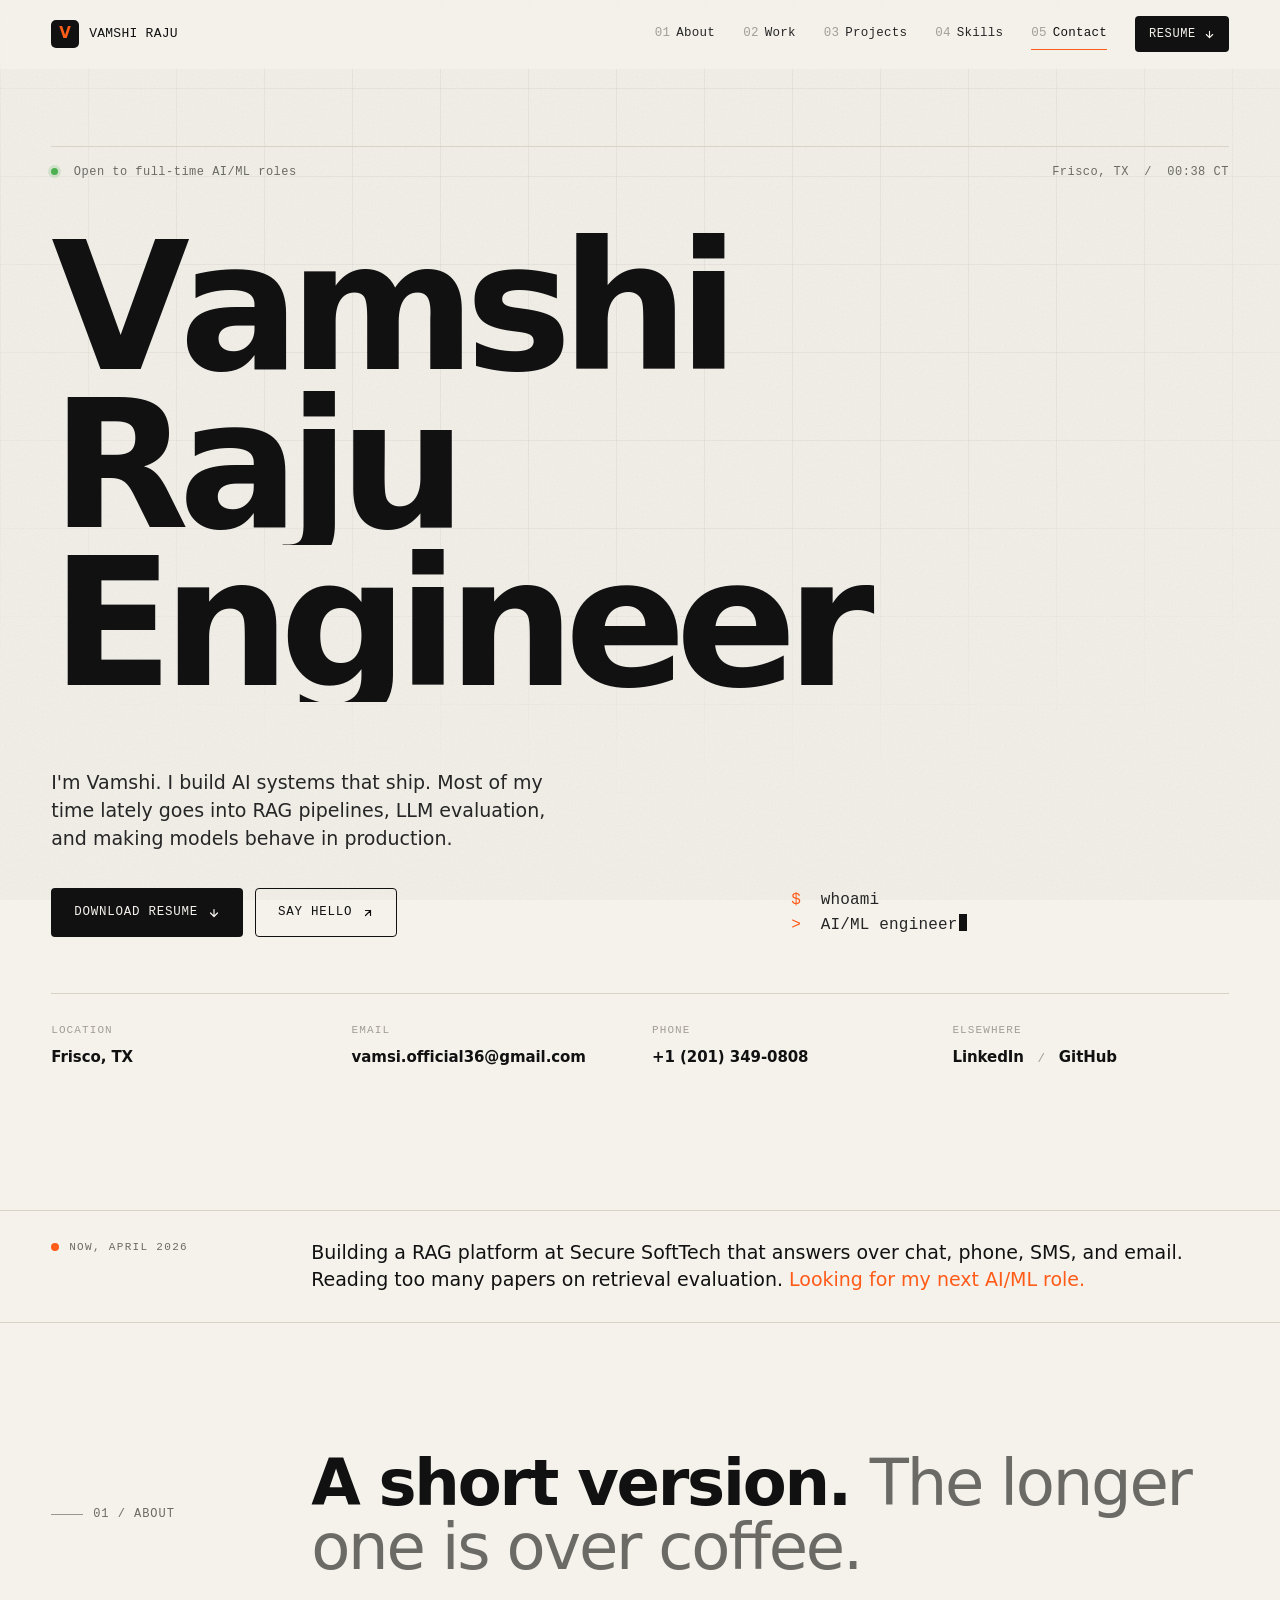
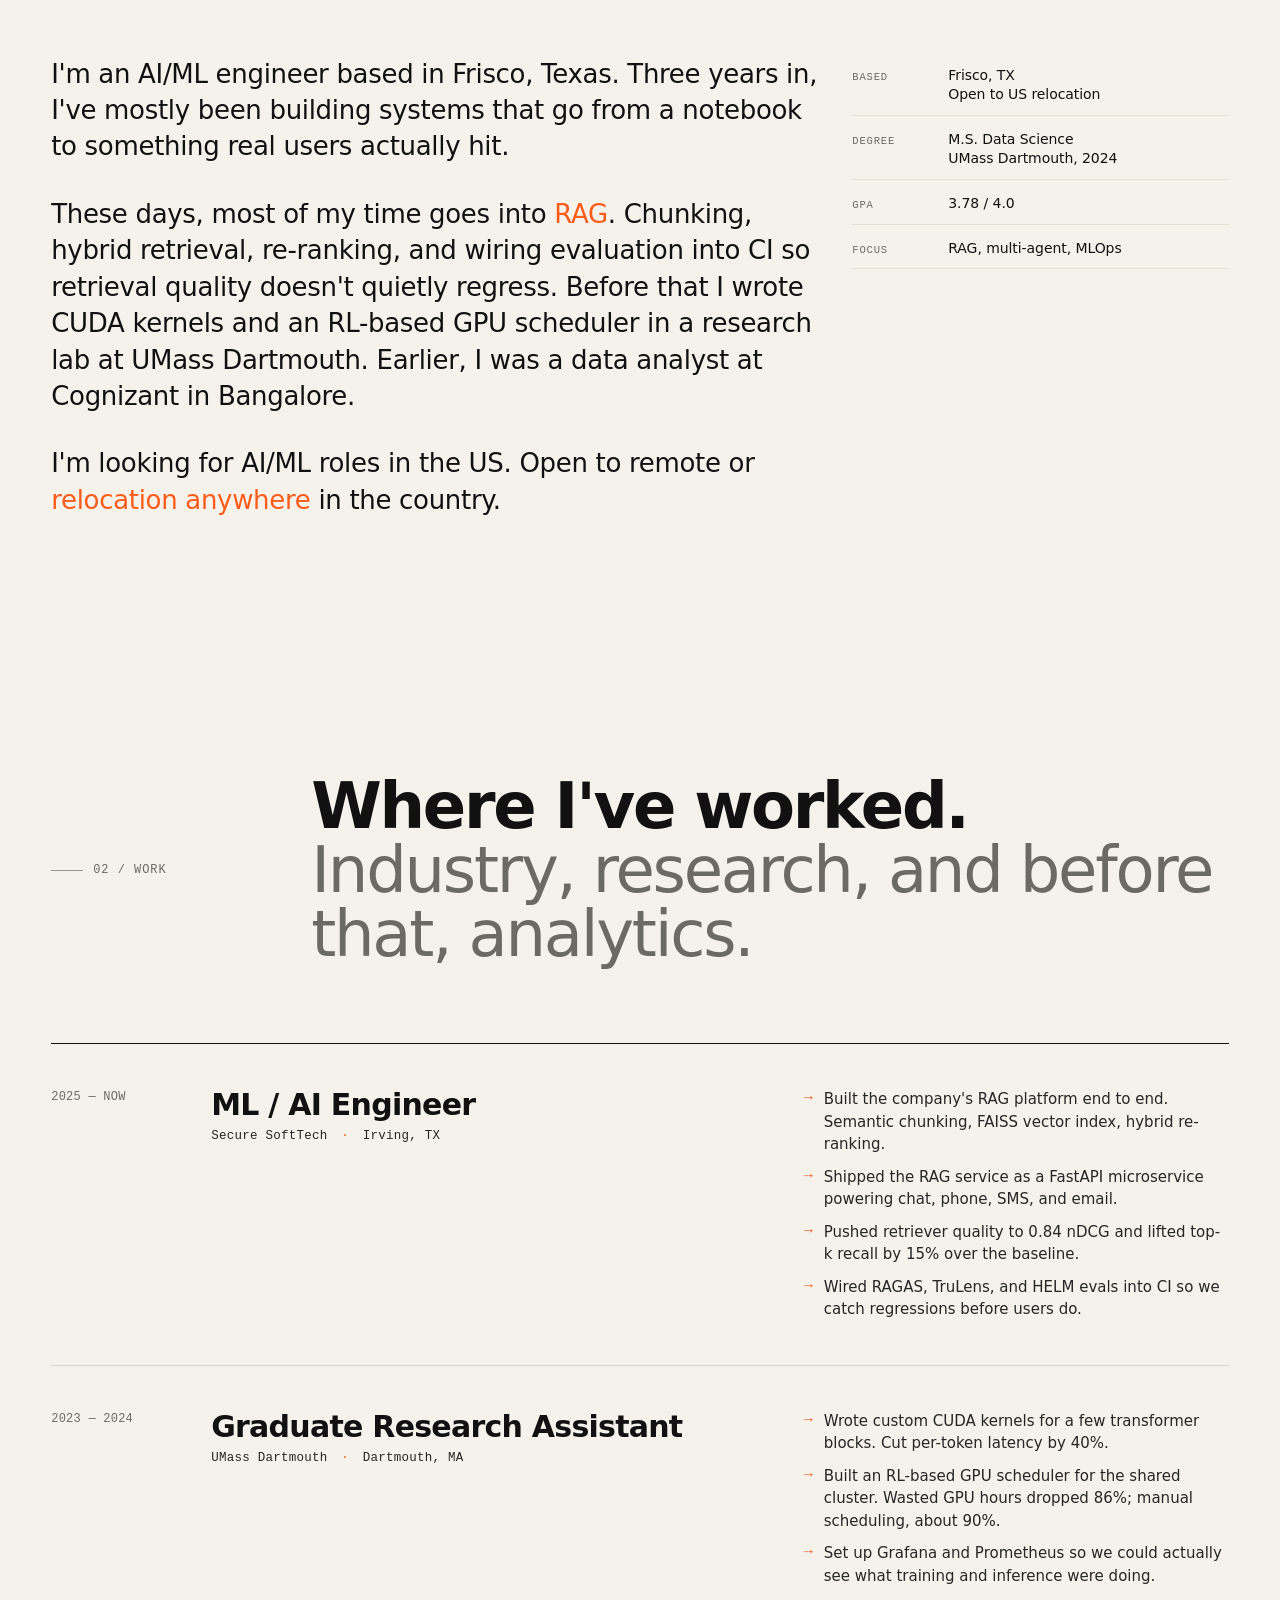
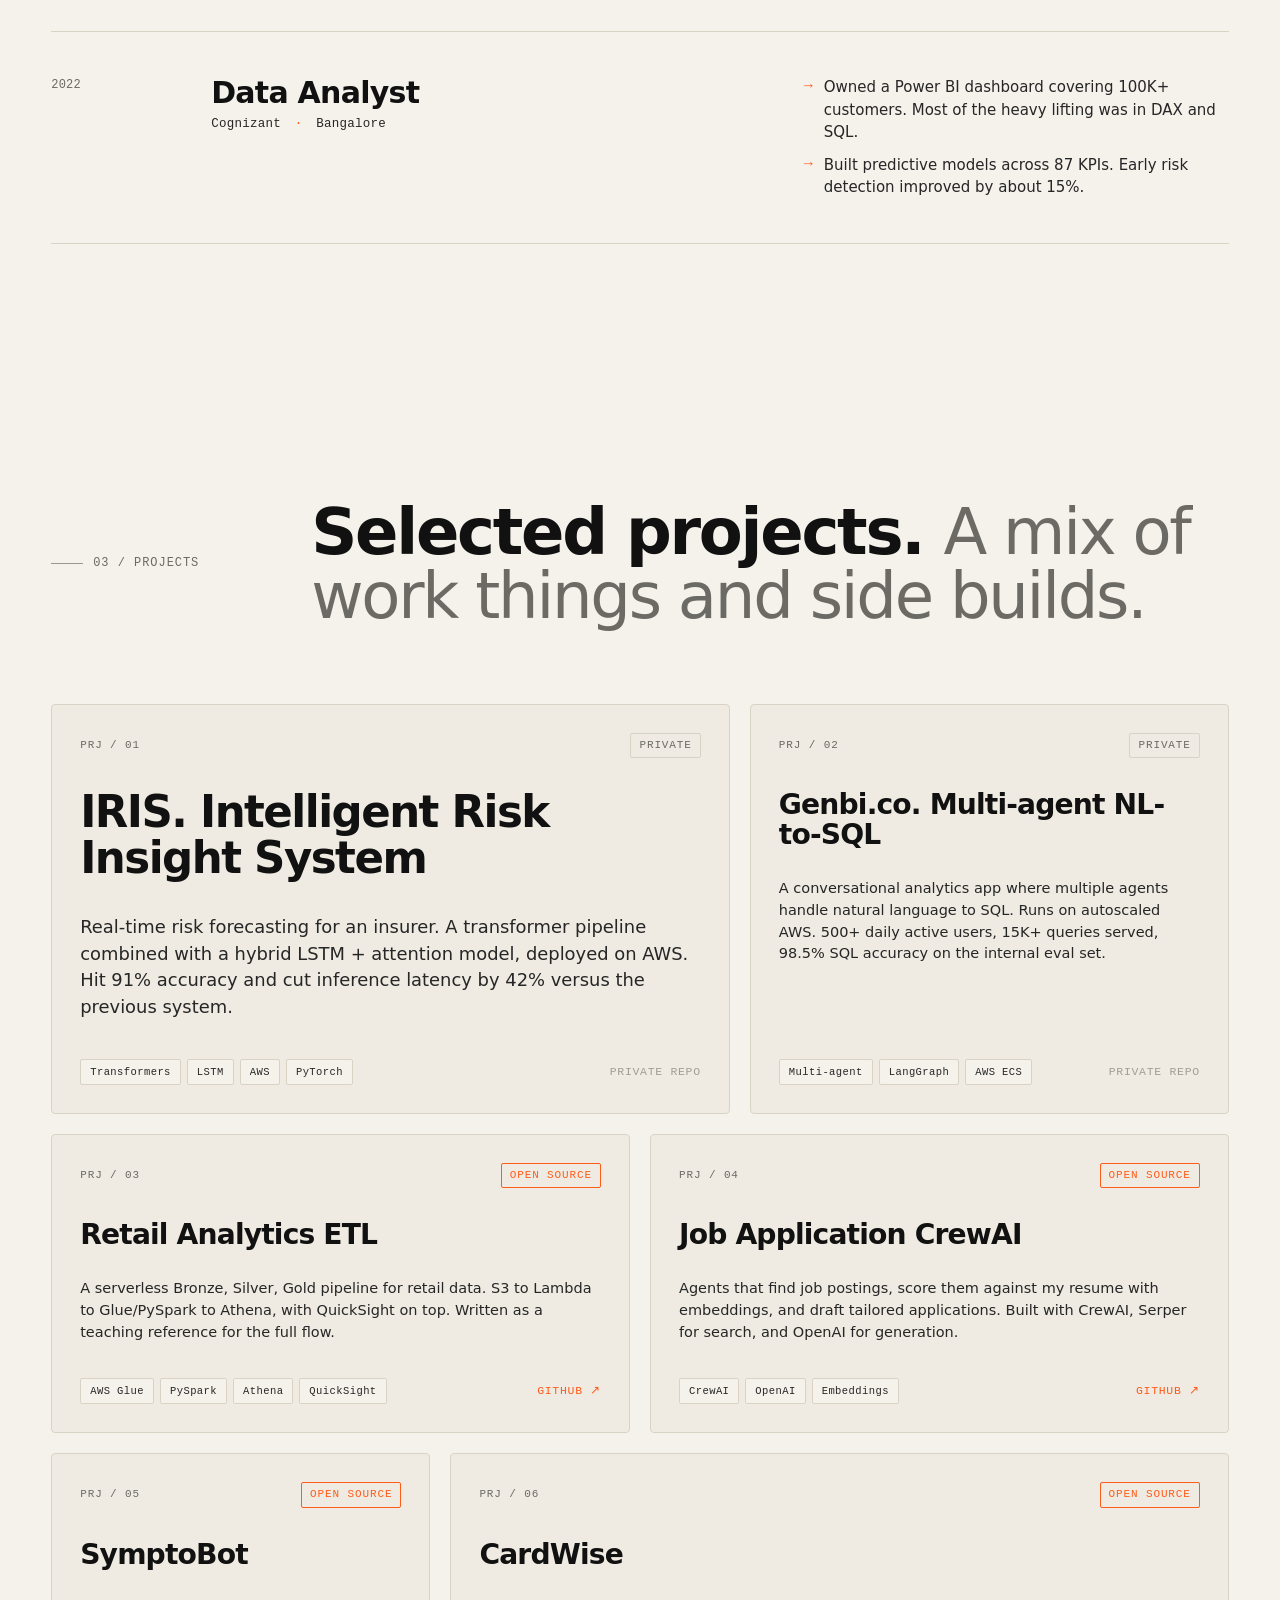
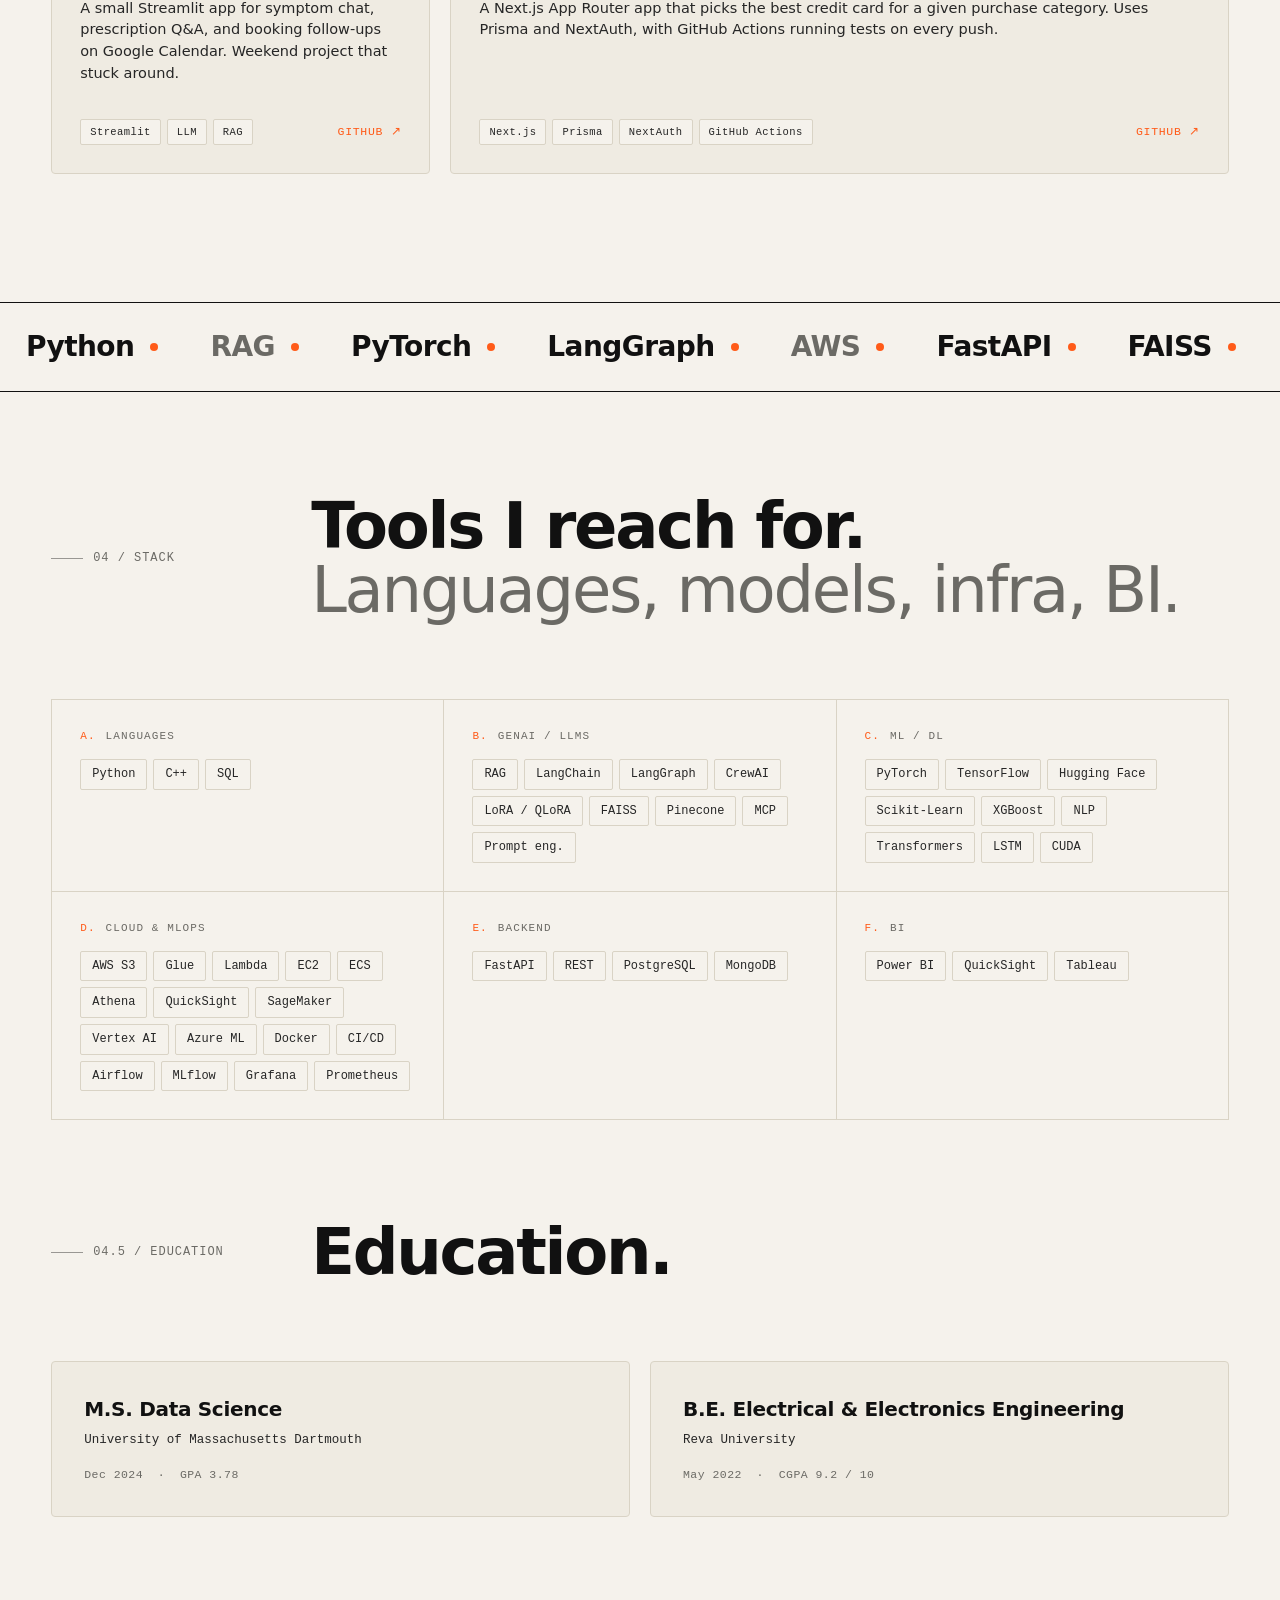
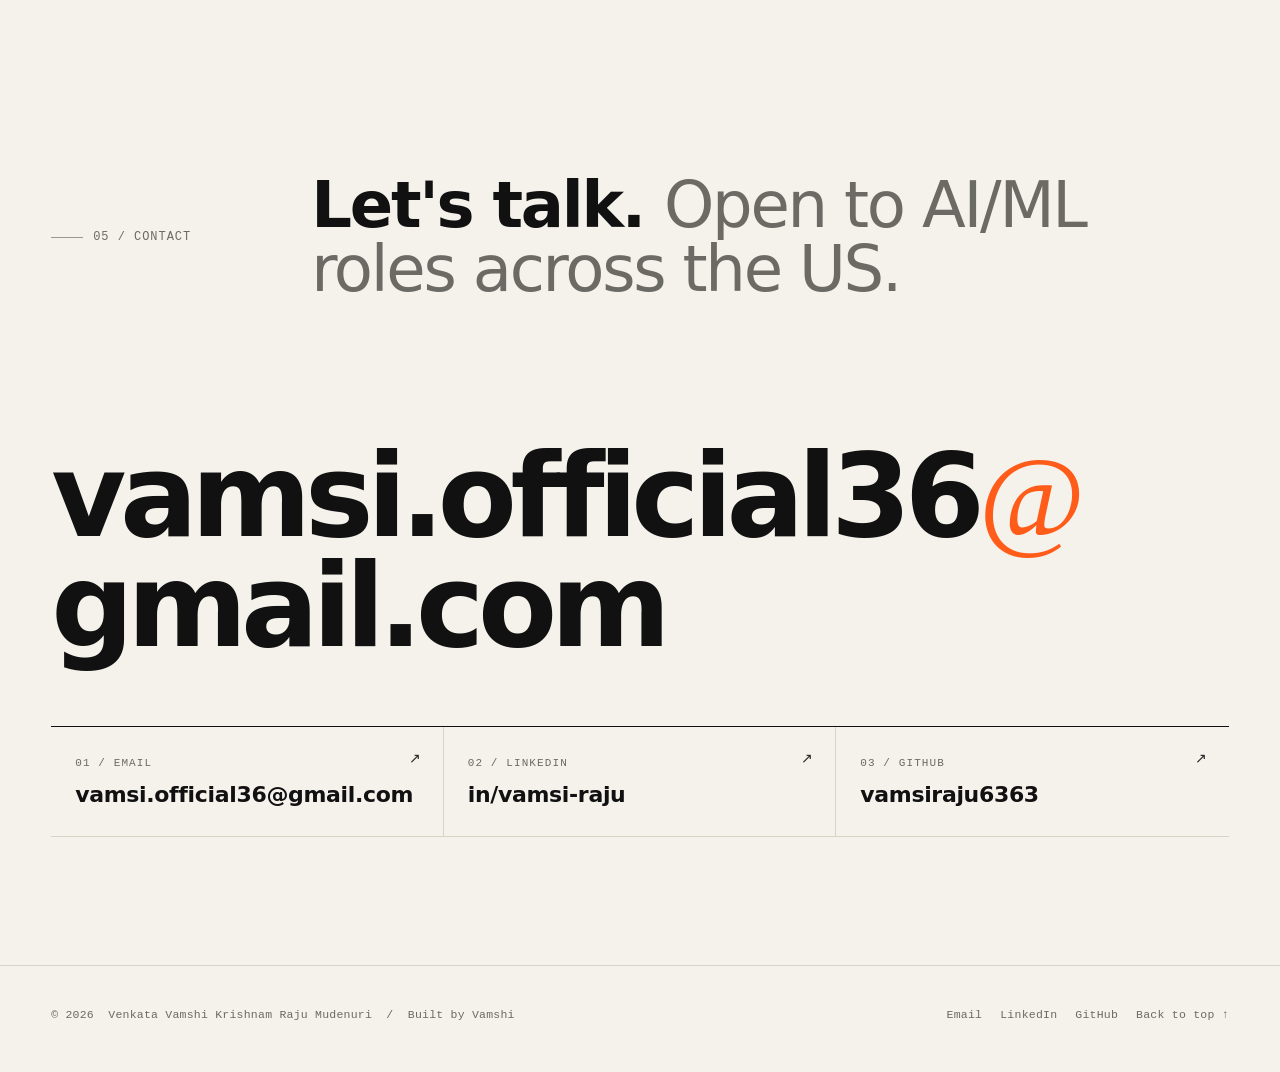
==== index.html @ df9dfe9a "Initial portfolio site" ====
<!doctype html>
<html lang="en">
  <head>
    <meta charset="utf-8" />
    <meta name="viewport" content="width=device-width, initial-scale=1" />
    <title>Vamsi's Portfolio</title>
    <meta
      name="description"
      content="Vamsi's Portfolio. AI/ML engineer working on RAG systems, multi-agent apps, and MLOps on AWS. Based in Frisco, TX."
    />
    <meta name="theme-color" content="#F5F2EC" />
    <meta property="og:title" content="Vamsi's Portfolio" />
    <meta
      property="og:description"
      content="AI/ML engineer. 3+ years building RAG systems, multi-agent apps, and MLOps on AWS."
    />

    <link rel="preconnect" href="https://api.fontshare.com" crossorigin />
    <link
      href="https://api.fontshare.com/v2/css?f[]=satoshi@500,700,900,400&f[]=general-sans@400,500,600&f[]=jetbrains-mono@400,500&display=swap"
      rel="stylesheet"
    />

    <link rel="icon" href="data:image/svg+xml;utf8,<svg xmlns='http://www.w3.org/2000/svg' viewBox='0 0 32 32'><rect width='32' height='32' rx='6' fill='%23111111'/><text x='50%25' y='57%25' text-anchor='middle' font-family='Satoshi,Inter,system-ui' font-size='18' font-weight='900' fill='%23FF5B19' dominant-baseline='middle'>V</text></svg>" />

    <style>
      /* ========== TOKENS ========== */
      :root {
        --bg: #f5f2ec;
        --bg-2: #efebe2;
        --line: #d9d3c5;
        --line-soft: #e5dfd1;
        --ink: #111111;
        --ink-2: #262626;
        --muted: #6b6a65;
        --faint: #a19e95;
        --accent: #ff5b19; /* electric orange */
        --accent-ink: #111111;

        --font-display: "Satoshi", "Inter", system-ui, sans-serif;
        --font-body: "General Sans", "Inter", system-ui, sans-serif;
        --font-mono: "JetBrains Mono", ui-monospace, "SF Mono", Menlo, monospace;

        --ease: cubic-bezier(0.16, 1, 0.3, 1);
        --ease-out: cubic-bezier(0.22, 1, 0.36, 1);

        --container: 1280px;
        --gutter: clamp(20px, 4vw, 64px);
      }

      /* ========== RESET ========== */
      *, *::before, *::after { box-sizing: border-box; }
      html { -webkit-text-size-adjust: 100%; scroll-behavior: smooth; }
      body {
        margin: 0;
        background: var(--bg);
        color: var(--ink);
        font-family: var(--font-body);
        font-size: 16px;
        line-height: 1.55;
        -webkit-font-smoothing: antialiased;
        -moz-osx-font-smoothing: grayscale;
        overflow-x: hidden;
      }
      a { color: inherit; text-decoration: none; }
      img { max-width: 100%; display: block; }
      ::selection { background: var(--accent); color: #fff; }
      :focus-visible { outline: 2px solid var(--accent); outline-offset: 3px; border-radius: 2px; }

      @media (prefers-reduced-motion: reduce) {
        html { scroll-behavior: auto; }
        *, *::before, *::after {
          animation-duration: 0.001ms !important;
          animation-iteration-count: 1 !important;
          transition-duration: 0.001ms !important;
        }
      }

      /* ========== BACKGROUND (grid + noise) ========== */
      .bg-grid {
        position: fixed;
        inset: 0;
        z-index: 0;
        pointer-events: none;
        background-image:
          linear-gradient(to right, rgba(17, 17, 17, 0.045) 1px, transparent 1px),
          linear-gradient(to bottom, rgba(17, 17, 17, 0.045) 1px, transparent 1px);
        background-size: 88px 88px;
        mask-image: radial-gradient(ellipse 90% 70% at 50% 30%, black 40%, transparent 85%);
        -webkit-mask-image: radial-gradient(ellipse 90% 70% at 50% 30%, black 40%, transparent 85%);
      }
      .bg-noise {
        position: fixed;
        inset: 0;
        z-index: 0;
        pointer-events: none;
        opacity: 0.35;
        mix-blend-mode: multiply;
        background-image: url("data:image/svg+xml;utf8,<svg xmlns='http://www.w3.org/2000/svg' width='200' height='200'><filter id='n'><feTurbulence type='fractalNoise' baseFrequency='0.9' numOctaves='2' stitchTiles='stitch'/><feColorMatrix values='0 0 0 0 0 0 0 0 0 0 0 0 0 0 0 0 0 0 0.12 0'/></filter><rect width='100%25' height='100%25' filter='url(%23n)'/></svg>");
      }

      /* Cursor glow (desktop only, pointer: fine) */
      .cursor-glow {
        position: fixed;
        top: 0; left: 0;
        width: 480px; height: 480px;
        margin-left: -240px; margin-top: -240px;
        border-radius: 50%;
        background: radial-gradient(circle, rgba(255, 91, 25, 0.18) 0%, rgba(255, 91, 25, 0) 60%);
        pointer-events: none;
        z-index: 1;
        transition: opacity 0.3s var(--ease);
        opacity: 0;
        will-change: transform;
      }
      @media (pointer: fine) {
        body:hover .cursor-glow { opacity: 1; }
      }
      @media (prefers-reduced-motion: reduce) {
        .cursor-glow { display: none; }
      }

      main, .nav, footer { position: relative; z-index: 2; }

      /* ========== CONTAINER / GRID ========== */
      .wrap {
        width: 100%;
        max-width: var(--container);
        margin: 0 auto;
        padding: 0 var(--gutter);
      }

      /* Editorial asymmetric grid */
      .grid-12 {
        display: grid;
        grid-template-columns: repeat(12, 1fr);
        gap: 24px;
      }
      @media (max-width: 820px) {
        .grid-12 { grid-template-columns: 1fr; gap: 20px; }
      }

      /* ========== NAV ========== */
      .nav {
        position: sticky; top: 0; z-index: 40;
        background: rgba(245, 242, 236, 0.82);
        backdrop-filter: saturate(140%) blur(10px);
        -webkit-backdrop-filter: saturate(140%) blur(10px);
        border-bottom: 1px solid transparent;
        transition: border-color 0.3s var(--ease);
      }
      .nav.is-scrolled { border-bottom-color: var(--line); }
      .nav-inner {
        display: flex; align-items: center; justify-content: space-between;
        height: 68px;
      }
      .brand {
        display: inline-flex; align-items: center; gap: 10px;
        font-family: var(--font-mono);
        font-size: 13px;
        letter-spacing: 0.02em;
      }
      .brand-mark {
        width: 28px; height: 28px;
        display: inline-grid; place-items: center;
        border-radius: 5px;
        background: var(--ink);
        color: var(--accent);
        font-family: var(--font-display);
        font-weight: 900; font-size: 15px;
      }
      .brand small { color: var(--muted); font-family: var(--font-mono); }
      .nav-links {
        display: none; align-items: center; gap: 28px;
        flex-wrap: nowrap;
      }
      @media (min-width: 860px) { .nav-links { display: inline-flex; } }
      @media (max-width: 1100px) {
        .nav-links { gap: 20px; }
      }
      .nav-links a {
        font-family: var(--font-mono);
        font-size: 12.5px;
        letter-spacing: 0.02em;
        color: var(--ink-2);
        position: relative;
        padding: 4px 0;
      }
      .nav-links a .num { color: var(--faint); margin-right: 6px; }
      .nav-links a::after {
        content: ""; position: absolute;
        left: 0; right: 100%; bottom: -2px;
        height: 1px; background: var(--accent);
        transition: right 0.35s var(--ease);
      }
      .nav-links a:hover::after,
      .nav-links a.is-active::after { right: 0; }
      .nav-links a.is-active { color: var(--ink); }
      .nav-links a.nav-cta {
        display: inline-flex; align-items: center; gap: 8px;
        padding: 9px 14px;
        background: var(--ink); color: var(--bg);
        font-family: var(--font-mono);
        font-size: 12px; letter-spacing: 0.05em; text-transform: uppercase;
        border-radius: 4px;
        white-space: nowrap;
        flex-shrink: 0;
        transition: background 0.25s var(--ease), color 0.25s var(--ease);
      }
      .nav-links a.nav-cta::after { display: none; }
      .nav-links a.nav-cta:hover { background: var(--accent); color: var(--ink); }

      .nav-menu-btn {
        display: inline-grid; place-items: center;
        width: 40px; height: 40px;
        background: transparent;
        border: 1px solid var(--line);
        border-radius: 4px;
        color: var(--ink); cursor: pointer;
      }
      @media (min-width: 860px) { .nav-menu-btn { display: none; } }
      .mobile-menu { display: none; border-top: 1px solid var(--line); padding: 12px 0 20px; }
      .mobile-menu.is-open { display: block; }
      .mobile-menu a {
        display: flex; justify-content: space-between;
        padding: 12px 0; font-family: var(--font-mono); font-size: 13px;
        border-bottom: 1px solid var(--line-soft);
        color: var(--ink);
      }
      .mobile-menu a:last-child { border-bottom: none; }
      .mobile-menu .num { color: var(--faint); }

      /* ========== SECTION CHROME ========== */
      section { padding: clamp(80px, 10vw, 140px) 0; position: relative; }
      .sec-head {
        display: grid;
        grid-template-columns: 1fr;
        gap: 20px;
        margin-bottom: clamp(40px, 6vw, 80px);
      }
      @media (min-width: 820px) {
        .sec-head { grid-template-columns: 220px 1fr; gap: 40px; }
      }
      .sec-num {
        font-family: var(--font-mono);
        font-size: 12px;
        letter-spacing: 0.08em;
        color: var(--muted);
        display: inline-flex; align-items: center; gap: 10px;
        text-transform: uppercase;
      }
      .sec-num::before {
        content: ""; width: 32px; height: 1px; background: var(--ink); opacity: 0.4;
      }
      .sec-title {
        font-family: var(--font-display);
        font-weight: 700;
        font-size: clamp(32px, 5vw, 64px);
        line-height: 1;
        letter-spacing: -0.035em;
        margin: 0;
      }
      .sec-title .alt { color: var(--muted); font-weight: 500; }

      /* ========== HERO ========== */
      .hero {
        padding-top: clamp(40px, 6vw, 80px);
        padding-bottom: clamp(40px, 6vw, 80px);
        position: relative;
      }
      .hero-top {
        display: flex; justify-content: space-between; gap: 16px;
        font-family: var(--font-mono); font-size: 12px;
        color: var(--muted); letter-spacing: 0.04em;
        padding-top: 16px; padding-bottom: 48px;
        border-top: 1px solid var(--line);
      }
      .hero-top .dot {
        display: inline-block; width: 7px; height: 7px; border-radius: 50%;
        background: #4caf50; box-shadow: 0 0 0 3px rgba(76, 175, 80, 0.18);
        margin-right: 8px; vertical-align: middle;
      }
      @media (max-width: 640px) {
        .hero-top { flex-direction: column; gap: 8px; }
      }

      h1.hero-title {
        font-family: var(--font-display);
        font-weight: 900;
        font-size: clamp(72px, 14vw, 180px);
        line-height: 0.88;
        letter-spacing: -0.06em;
        margin: 0;
        color: var(--ink);
      }
      .hero-title .line { display: block; overflow: hidden; }
      .hero-title .char {
        display: inline-block;
        transform: translateY(110%);
        opacity: 0;
        animation: charIn 0.9s var(--ease-out) forwards;
      }
      @keyframes charIn {
        to { transform: translateY(0); opacity: 1; }
      }
      @media (prefers-reduced-motion: reduce) {
        .hero-title .char {
          transform: none; opacity: 1; animation: none;
        }
      }
      .hero-title .amp {
        color: var(--accent);
        font-style: italic;
        font-family: "General Sans", serif;
        font-weight: 500;
      }

      .hero-meta {
        margin-top: clamp(32px, 5vw, 48px);
        display: grid;
        grid-template-columns: 1fr;
        gap: 28px 40px;
      }
      @media (min-width: 820px) {
        .hero-meta { grid-template-columns: 1.6fr 1fr; align-items: end; }
      }

      .typing-wrap {
        font-family: var(--font-mono);
        font-size: clamp(14px, 1.4vw, 16px);
        color: var(--ink-2);
        letter-spacing: 0.01em;
      }
      .typing-wrap .prompt { color: var(--accent); margin-right: 10px; }
      .typing-wrap .caret {
        display: inline-block;
        width: 8px; height: 1.05em;
        background: var(--ink);
        vertical-align: -2px;
        margin-left: 2px;
        animation: blink 1s steps(1) infinite;
      }
      @keyframes blink { 50% { opacity: 0; } }

      .hero-bio {
        font-family: var(--font-display);
        font-size: clamp(17px, 1.6vw, 19px);
        line-height: 1.45;
        color: var(--ink-2);
        max-width: 44ch;
        font-weight: 500;
      }

      .hero-rail {
        margin-top: clamp(36px, 5vw, 56px);
        display: grid;
        grid-template-columns: 1fr;
        gap: 12px;
        padding-top: 28px;
        border-top: 1px solid var(--line);
        font-family: var(--font-mono);
        font-size: 12.5px;
        color: var(--muted);
        letter-spacing: 0.01em;
      }
      @media (min-width: 820px) {
        .hero-rail { grid-template-columns: repeat(4, 1fr); gap: 24px; }
      }
      .hero-rail .k { color: var(--faint); text-transform: uppercase; font-size: 11px; letter-spacing: 0.1em; margin-bottom: 6px; display: block; }
      .hero-rail .v { color: var(--ink); font-family: var(--font-display); font-weight: 600; font-size: 15px; letter-spacing: -0.005em; }
      .hero-rail a.v:hover { color: var(--accent); }

      .hero-cta {
        margin-top: 36px;
        display: flex; flex-wrap: wrap; gap: 12px;
      }
      .btn {
        display: inline-flex; align-items: center; gap: 10px;
        font-family: var(--font-mono);
        font-size: 12.5px;
        letter-spacing: 0.06em;
        text-transform: uppercase;
        padding: 14px 22px;
        border-radius: 4px;
        cursor: pointer;
        border: 1px solid transparent;
        transition: background 0.25s var(--ease), color 0.25s var(--ease),
                    border-color 0.25s var(--ease), transform 0.25s var(--ease);
      }
      .btn:hover { transform: translateY(-1px); }
      .btn-primary { background: var(--ink); color: var(--bg); }
      .btn-primary:hover { background: var(--accent); color: var(--ink); }
      .btn-ghost { background: transparent; color: var(--ink); border-color: var(--ink); }
      .btn-ghost:hover { background: var(--ink); color: var(--bg); }
      .btn svg { flex-shrink: 0; }

      /* ========== ABOUT ========== */
      .about-body {
        font-family: var(--font-display);
        font-size: clamp(20px, 2.3vw, 26px);
        line-height: 1.4;
        color: var(--ink);
        font-weight: 500;
        letter-spacing: -0.012em;
      }
      .about-body p { margin: 0 0 1.2em; }
      .about-body p:last-child { margin-bottom: 0; }
      .about-body .accent { color: var(--accent); }
      .about-body em {
        font-style: italic; font-family: "General Sans", serif;
        font-weight: 400; color: var(--ink-2);
      }

      .about-side {
        display: grid; gap: 4px;
        font-family: var(--font-mono); font-size: 12px;
        align-content: start;
      }
      .about-side .row {
        display: grid; grid-template-columns: 80px 1fr; gap: 16px;
        padding: 10px 0; border-bottom: 1px solid var(--line-soft);
      }
      .about-side .row .k { color: var(--muted); text-transform: uppercase; letter-spacing: 0.08em; font-size: 10.5px; padding-top: 3px; }
      .about-side .row .v { color: var(--ink); font-family: var(--font-display); font-weight: 500; font-size: 14px; letter-spacing: -0.005em; line-height: 1.4; }

      /* ========== NOW ========== */
      .now-band {
        border-top: 1px solid var(--line);
        border-bottom: 1px solid var(--line);
        padding: 28px 0;
        margin-top: clamp(40px, 6vw, 64px);
      }
      .now-band .wrap { display: grid; grid-template-columns: 1fr; gap: 16px; align-items: start; }
      @media (min-width: 720px) { .now-band .wrap { grid-template-columns: 220px 1fr; gap: 40px; } }
      .now-band .lbl {
        font-family: var(--font-mono); font-size: 11px;
        letter-spacing: 0.12em; text-transform: uppercase; color: var(--muted);
        display: inline-flex; align-items: center; gap: 10px;
      }
      .now-band .lbl::before {
        content: ""; width: 8px; height: 8px; border-radius: 50%;
        background: var(--accent);
        animation: pulse 2.2s var(--ease) infinite;
      }
      @keyframes pulse {
        0%, 100% { box-shadow: 0 0 0 0 rgba(255, 91, 25, 0.55); }
        50% { box-shadow: 0 0 0 10px rgba(255, 91, 25, 0); }
      }
      .now-band .text {
        font-family: var(--font-display);
        font-size: clamp(16px, 1.6vw, 19px);
        line-height: 1.45;
        color: var(--ink);
        font-weight: 500;
      }
      .now-band .text .accent { color: var(--accent); }

      /* ========== WORK (experience) ========== */
      .xp-list { border-top: 1px solid var(--ink); }
      .xp {
        display: grid;
        grid-template-columns: 1fr;
        gap: 16px;
        padding: 36px 0;
        border-bottom: 1px solid var(--line);
        position: relative;
        cursor: default;
        transition: padding 0.3s var(--ease);
      }
      @media (min-width: 820px) {
        .xp {
          grid-template-columns: 120px 1.3fr 1fr;
          gap: 40px;
          padding: 44px 0;
        }
      }
      .xp::before {
        content: ""; position: absolute;
        left: 0; right: 100%; top: 0;
        height: 1px; background: var(--accent);
        transition: right 0.5s var(--ease);
      }
      .xp:hover::before { right: 0; }
      .xp:hover { padding-left: 12px; }
      .xp .xp-date {
        font-family: var(--font-mono); font-size: 12px;
        color: var(--muted); letter-spacing: 0.02em;
      }
      .xp .xp-role {
        font-family: var(--font-display);
        font-weight: 700;
        font-size: clamp(22px, 2.4vw, 30px);
        line-height: 1.1;
        letter-spacing: -0.025em;
        margin: 0;
      }
      .xp .xp-co {
        margin-top: 6px;
        font-family: var(--font-mono); font-size: 12.5px;
        color: var(--ink-2); letter-spacing: 0.02em;
      }
      .xp .xp-co .sep { color: var(--accent); padding: 0 6px; }
      .xp ul {
        margin: 0; padding: 0; list-style: none;
        display: grid; gap: 10px;
      }
      .xp li {
        position: relative;
        padding-left: 20px;
        font-size: 15px;
        color: var(--ink-2);
        line-height: 1.5;
      }
      .xp li::before {
        content: "→";
        position: absolute; left: 0; top: 0;
        color: var(--accent); font-family: var(--font-mono);
      }

      /* ========== PROJECTS (magazine grid) ========== */
      .projects-grid {
        display: grid;
        grid-template-columns: repeat(12, 1fr);
        gap: 20px;
        grid-auto-rows: auto;
      }
      @media (max-width: 820px) {
        .projects-grid { grid-template-columns: 1fr; }
      }
      .prj {
        position: relative;
        display: flex;
        flex-direction: column;
        padding: 28px;
        background: var(--bg-2);
        border: 1px solid var(--line);
        border-radius: 4px;
        min-height: 260px;
        overflow: hidden;
        transition: background 0.3s var(--ease), border-color 0.3s var(--ease), transform 0.3s var(--ease);
        cursor: pointer;
      }
      .prj:hover { background: var(--ink); color: var(--bg); border-color: var(--ink); transform: translateY(-4px); }
      .prj:hover .prj-title { transform: translateX(-6px); }
      .prj:hover .prj-arrow { opacity: 1; transform: translateX(0); }
      .prj:hover .prj-tag { background: rgba(245, 242, 236, 0.12); color: var(--bg); border-color: rgba(245, 242, 236, 0.2); }
      .prj:hover .prj-idx,
      .prj:hover .prj-flag { color: var(--accent); border-color: rgba(255, 91, 25, 0.4); }
      .prj:hover .prj-desc { color: var(--bg-2); }
      .prj:hover .prj-link { color: var(--accent); }
      .prj-head {
        display: flex; align-items: center; justify-content: space-between;
        font-family: var(--font-mono); font-size: 11px;
        letter-spacing: 0.08em; text-transform: uppercase;
        margin-bottom: 32px;
      }
      .prj-idx { color: var(--muted); }
      .prj-flag {
        padding: 3px 8px; border: 1px solid var(--line);
        border-radius: 2px; color: var(--muted);
      }
      .prj-flag.is-public { color: var(--accent); border-color: var(--accent); }
      .prj-title {
        font-family: var(--font-display);
        font-weight: 700;
        font-size: clamp(22px, 2.2vw, 30px);
        line-height: 1.05;
        letter-spacing: -0.03em;
        margin: 0 0 14px;
        transition: transform 0.35s var(--ease);
        display: flex; align-items: baseline; gap: 12px;
      }
      .prj-title .prj-arrow {
        opacity: 0;
        transform: translateX(-8px);
        font-family: var(--font-mono); font-size: 16px;
        color: var(--accent);
        transition: opacity 0.35s var(--ease), transform 0.35s var(--ease);
      }
      .prj-desc {
        font-size: 14.5px; line-height: 1.5;
        color: var(--ink-2);
        transition: color 0.3s var(--ease);
        flex: 1;
      }
      .prj-foot {
        display: flex; flex-wrap: wrap; align-items: center; justify-content: space-between;
        gap: 14px;
        margin-top: 20px;
      }
      .prj-tags {
        display: flex; flex-wrap: wrap; gap: 6px;
      }
      .prj-tag {
        padding: 4px 9px;
        border: 1px solid var(--line);
        border-radius: 2px;
        background: var(--bg);
        font-family: var(--font-mono); font-size: 10.5px;
        letter-spacing: 0.04em; color: var(--ink-2);
        transition: background 0.3s var(--ease), color 0.3s var(--ease), border-color 0.3s var(--ease);
      }
      .prj-link {
        font-family: var(--font-mono); font-size: 11.5px;
        letter-spacing: 0.06em; text-transform: uppercase;
        color: var(--accent);
      }
      .prj-link.disabled { color: var(--faint); cursor: not-allowed; pointer-events: none; }

      /* Magazine sizing: first row has a 7/5 split */
      .prj.span-7 { grid-column: span 7; min-height: 340px; }
      .prj.span-5 { grid-column: span 5; }
      .prj.span-6 { grid-column: span 6; }
      .prj.span-4 { grid-column: span 4; }
      .prj.span-8 { grid-column: span 8; }
      @media (max-width: 1040px) {
        .prj.span-7, .prj.span-5, .prj.span-6, .prj.span-4, .prj.span-8 { grid-column: span 6; }
      }
      @media (max-width: 820px) {
        .prj.span-7, .prj.span-5, .prj.span-6, .prj.span-4, .prj.span-8 { grid-column: span 1; }
      }

      /* Emphasized first project */
      .prj.hero-prj .prj-title {
        font-size: clamp(28px, 3.4vw, 44px);
        letter-spacing: -0.035em;
      }
      .prj.hero-prj .prj-desc {
        font-family: var(--font-display);
        font-size: clamp(16px, 1.4vw, 18px);
        font-weight: 500;
        color: var(--ink-2);
        max-width: 55ch;
      }

      /* ========== SKILLS MARQUEE ========== */
      .marquee {
        overflow: hidden;
        border-top: 1px solid var(--ink);
        border-bottom: 1px solid var(--ink);
        margin: 0;
        background: var(--bg);
        position: relative;
      }
      .marquee-track {
        display: flex;
        width: max-content;
        animation: marquee 60s linear infinite;
        will-change: transform;
      }
      .marquee:hover .marquee-track { animation-play-state: paused; }
      @keyframes marquee {
        from { transform: translateX(0); }
        to   { transform: translateX(-50%); }
      }
      @media (prefers-reduced-motion: reduce) {
        .marquee-track { animation: none; }
      }
      .marquee-item {
        display: inline-flex; align-items: center; gap: 16px;
        padding: 22px 26px;
        font-family: var(--font-display);
        font-weight: 600;
        font-size: clamp(20px, 2.4vw, 28px);
        letter-spacing: -0.02em;
        color: var(--ink);
        white-space: nowrap;
      }
      .marquee-item .sep {
        display: inline-block;
        width: 8px; height: 8px; border-radius: 50%;
        background: var(--accent);
      }
      .marquee-item.muted { color: var(--muted); }

      /* ========== SKILLS (grouped grid) ========== */
      .skills-grid {
        display: grid; grid-template-columns: 1fr; gap: 1px;
        background: var(--line);
        border: 1px solid var(--line);
      }
      @media (min-width: 720px) {
        .skills-grid { grid-template-columns: repeat(2, 1fr); }
      }
      @media (min-width: 1040px) {
        .skills-grid { grid-template-columns: repeat(3, 1fr); }
      }
      .skill-group {
        padding: 28px;
        background: var(--bg);
        display: flex; flex-direction: column; gap: 14px;
        transition: background 0.3s var(--ease);
      }
      .skill-group:hover { background: var(--bg-2); }
      .skill-group h4 {
        font-family: var(--font-mono);
        font-size: 11px; font-weight: 500;
        text-transform: uppercase;
        letter-spacing: 0.1em;
        color: var(--muted); margin: 0;
        display: flex; align-items: center; gap: 10px;
      }
      .skill-group h4 .num { color: var(--accent); }
      .pills { display: flex; flex-wrap: wrap; gap: 6px; }
      .pill {
        padding: 5px 11px;
        background: transparent;
        border: 1px solid var(--line);
        border-radius: 2px;
        font-family: var(--font-mono);
        font-size: 12px;
        color: var(--ink-2);
        transition: background 0.2s var(--ease), border-color 0.2s var(--ease), color 0.2s var(--ease);
      }
      .pill:hover { background: var(--ink); color: var(--accent); border-color: var(--ink); }

      /* ========== EDUCATION ========== */
      .edu-grid {
        display: grid; gap: 20px; grid-template-columns: 1fr;
      }
      @media (min-width: 720px) { .edu-grid { grid-template-columns: repeat(2, 1fr); } }
      .edu {
        padding: 32px;
        border: 1px solid var(--line);
        background: var(--bg-2);
        border-radius: 4px;
      }
      .edu-degree {
        font-family: var(--font-display); font-weight: 700;
        font-size: 20px; letter-spacing: -0.015em;
      }
      .edu-school {
        margin-top: 6px; font-family: var(--font-mono);
        font-size: 12.5px; color: var(--ink-2);
      }
      .edu-meta {
        margin-top: 16px;
        font-family: var(--font-mono); font-size: 11.5px;
        color: var(--muted); letter-spacing: 0.04em;
      }

      /* ========== CONTACT ========== */
      .contact-wrap { display: grid; gap: clamp(40px, 5vw, 64px); }
      .contact-huge {
        font-family: var(--font-display);
        font-weight: 900;
        font-size: clamp(40px, 9vw, 120px);
        line-height: 0.95;
        letter-spacing: -0.055em;
        color: var(--ink);
        transition: color 0.3s var(--ease);
        display: inline-block;
        word-break: normal;
        overflow-wrap: anywhere;
      }
      .contact-huge:hover { color: var(--accent); }
      .contact-huge .amp {
        color: var(--accent); font-style: italic; font-weight: 500;
        font-family: "General Sans", serif;
      }
      .contact-huge .ce-line { display: inline-block; white-space: nowrap; }
      @media (max-width: 640px) {
        .contact-huge .ce-line { display: block; }
      }

      .contact-rail {
        display: grid;
        gap: 0;
        grid-template-columns: 1fr;
        border-top: 1px solid var(--ink);
      }
      @media (min-width: 720px) {
        .contact-rail { grid-template-columns: repeat(3, 1fr); }
      }
      .contact-tile {
        padding: 28px 24px;
        border-bottom: 1px solid var(--line);
        display: flex; flex-direction: column; gap: 10px;
        position: relative;
        transition: background 0.3s var(--ease);
      }
      @media (min-width: 720px) {
        .contact-tile { border-right: 1px solid var(--line); }
        .contact-tile:last-child { border-right: none; }
      }
      .contact-tile:hover { background: var(--bg-2); }
      .contact-tile:hover .contact-arrow { transform: translate(6px, -6px); color: var(--accent); }
      .contact-tile .k {
        font-family: var(--font-mono); font-size: 11px;
        letter-spacing: 0.1em; text-transform: uppercase; color: var(--muted);
      }
      .contact-tile .v {
        font-family: var(--font-display); font-weight: 600;
        font-size: clamp(18px, 2vw, 22px); letter-spacing: -0.015em;
        line-height: 1.2; word-break: break-word;
      }
      .contact-arrow {
        position: absolute; top: 22px; right: 22px;
        font-family: var(--font-mono); font-size: 14px; color: var(--ink-2);
        transition: transform 0.3s var(--ease), color 0.3s var(--ease);
      }

      .visa-note {
        font-family: var(--font-mono); font-size: 12px;
        color: var(--muted); letter-spacing: 0.02em;
        line-height: 1.6; max-width: 56ch;
      }
      .visa-note b { color: var(--ink); font-weight: 500; }

      /* ========== FOOTER ========== */
      footer {
        border-top: 1px solid var(--line);
        padding: 40px 0 48px;
        font-family: var(--font-mono); font-size: 11.5px;
        color: var(--muted); letter-spacing: 0.02em;
      }
      .foot {
        display: flex; flex-direction: column; gap: 12px;
        align-items: flex-start; justify-content: space-between;
      }
      @media (min-width: 680px) { .foot { flex-direction: row; align-items: center; } }
      .foot a:hover { color: var(--accent); }
      .foot-links { display: flex; gap: 18px; }

      /* ========== REVEAL ========== */
      .reveal {
        opacity: 0;
        transform: translateY(18px);
        transition: opacity 0.7s var(--ease-out), transform 0.7s var(--ease-out);
      }
      .reveal.is-in { opacity: 1; transform: none; }
      @media (prefers-reduced-motion: reduce) {
        .reveal { opacity: 1; transform: none; transition: none; }
      }

      /* Mobile tweaks */
      @media (max-width: 640px) {
        .hero-title { font-size: clamp(56px, 17vw, 96px); }
        .xp { padding: 28px 0; }
        .prj { padding: 22px; min-height: auto; }
      }
    </style>
  </head>

  <body>
    <div class="bg-grid" aria-hidden="true"></div>
    <div class="bg-noise" aria-hidden="true"></div>
    <div class="cursor-glow" id="cursor-glow" aria-hidden="true"></div>

    <!-- ========== NAV ========== -->
    <nav class="nav" id="nav" aria-label="Primary">
      <div class="wrap nav-inner">
        <a href="#top" class="brand" aria-label="Vamshi Raju, home">
          <span class="brand-mark" aria-hidden="true">V</span>
          <span>VAMSHI RAJU</span>
        </a>
        <div class="nav-links" id="nav-links">
          <a href="#about"><span class="num">01</span>About</a>
          <a href="#work"><span class="num">02</span>Work</a>
          <a href="#projects"><span class="num">03</span>Projects</a>
          <a href="#skills"><span class="num">04</span>Skills</a>
          <a href="#contact"><span class="num">05</span>Contact</a>
          <a href="/resume.pdf" class="nav-cta" download>
            Resume
            <svg width="11" height="11" viewBox="0 0 24 24" fill="none" stroke="currentColor" stroke-width="2.4" stroke-linecap="round" stroke-linejoin="round" aria-hidden="true"><path d="M12 5v14M5 12l7 7 7-7"/></svg>
          </a>
        </div>
        <button class="nav-menu-btn" id="menu-btn" aria-label="Toggle menu" aria-expanded="false">
          <svg width="18" height="18" viewBox="0 0 24 24" fill="none" stroke="currentColor" stroke-width="2" stroke-linecap="round"><path d="M3 7h18M3 12h18M3 17h18"/></svg>
        </button>
      </div>
      <div class="mobile-menu wrap" id="mobile-menu">
        <a href="#about"><span>About</span><span class="num">01</span></a>
        <a href="#work"><span>Work</span><span class="num">02</span></a>
        <a href="#projects"><span>Projects</span><span class="num">03</span></a>
        <a href="#skills"><span>Skills</span><span class="num">04</span></a>
        <a href="#contact"><span>Contact</span><span class="num">05</span></a>
        <a href="/resume.pdf" download><span>Resume</span><span class="num">↓</span></a>
      </div>
    </nav>

    <main id="top">
      <!-- ========== HERO ========== -->
      <section class="hero">
        <div class="wrap">
          <div class="hero-top">
            <div>
              <span class="dot" aria-hidden="true"></span>
              Open to full-time AI/ML roles
            </div>
            <div>Frisco, TX &nbsp;/&nbsp; <span id="clock">—</span> CT</div>
          </div>

          <h1 class="hero-title" id="hero-title" aria-label="Vamshi Raju. Engineer">
            <span class="line" data-line="Vamshi"></span>
            <span class="line" data-line="Raju"></span>
            <span class="line" data-line="Engineer"></span>
          </h1>

          <div class="hero-meta">
            <div>
              <p class="hero-bio reveal">
                I'm Vamshi. I build AI systems that ship. Most of my time
                lately goes into RAG pipelines, LLM evaluation, and making
                models behave in production.
              </p>
              <div class="hero-cta reveal">
                <a class="btn btn-primary" href="/resume.pdf" download>
                  Download Resume
                  <svg width="12" height="12" viewBox="0 0 24 24" fill="none" stroke="currentColor" stroke-width="2.4" stroke-linecap="round" stroke-linejoin="round" aria-hidden="true"><path d="M12 5v14M5 12l7 7 7-7"/></svg>
                </a>
                <a class="btn btn-ghost" href="mailto:vamsi.official36@gmail.com">
                  Say hello
                  <svg width="12" height="12" viewBox="0 0 24 24" fill="none" stroke="currentColor" stroke-width="2.4" stroke-linecap="round" stroke-linejoin="round" aria-hidden="true"><path d="M7 17 17 7M7 7h10v10"/></svg>
                </a>
              </div>
            </div>

            <div class="typing-wrap reveal" aria-hidden="true">
              <span class="prompt">$</span>
              <span>whoami</span>
              <br />
              <span class="prompt">&gt;</span>
              <span id="typed"></span><span class="caret"></span>
            </div>
          </div>

          <div class="hero-rail">
            <div class="reveal">
              <span class="k">Location</span>
              <span class="v">Frisco, TX</span>
            </div>
            <div class="reveal">
              <span class="k">Email</span>
              <a class="v" href="mailto:vamsi.official36@gmail.com">vamsi.official36@gmail.com</a>
            </div>
            <div class="reveal">
              <span class="k">Phone</span>
              <a class="v" href="tel:+12013490808">+1 (201) 349-0808</a>
            </div>
            <div class="reveal">
              <span class="k">Elsewhere</span>
              <a class="v" href="https://www.linkedin.com/in/vamsi-raju/" target="_blank" rel="noopener">LinkedIn</a>
              <span style="color: var(--faint); margin: 0 6px;">/</span>
              <a class="v" href="https://github.com/vamsiraju6363" target="_blank" rel="noopener">GitHub</a>
            </div>
          </div>
        </div>
      </section>

      <!-- ========== NOW BAND ========== -->
      <div class="now-band">
        <div class="wrap">
          <div class="lbl">Now, April 2026</div>
          <div class="text reveal">
            Building a RAG platform at Secure SoftTech that answers over chat,
            phone, SMS, and email. Reading too many papers on retrieval
            evaluation. <span class="accent">Looking for my next AI/ML role.</span>
          </div>
        </div>
      </div>

      <!-- ========== ABOUT ========== -->
      <section id="about">
        <div class="wrap">
          <header class="sec-head reveal">
            <div class="sec-num">01 / About</div>
            <h2 class="sec-title">
              A short version.
              <span class="alt">The longer one is over coffee.</span>
            </h2>
          </header>

          <div class="grid-12">
            <div class="about-body reveal" style="grid-column: span 8;">
              <p>
                I'm an AI/ML engineer based in Frisco, Texas. Three years in,
                I've mostly been building systems that go from a notebook to
                something real users actually hit.
              </p>
              <p>
                These days, most of my time goes into <span class="accent">RAG</span>.
                Chunking, hybrid retrieval, re-ranking, and wiring evaluation
                into CI so retrieval quality doesn't quietly regress.
                Before that I wrote CUDA kernels and an RL-based GPU scheduler
                in a research lab at UMass Dartmouth. Earlier, I was a data
                analyst at Cognizant in Bangalore.
              </p>
              <p>
                I'm looking for AI/ML roles in the US. Open to remote or
                <span class="accent">relocation anywhere</span> in the country.
              </p>
            </div>

            <aside class="about-side reveal" style="grid-column: span 4;">
              <div class="row"><span class="k">Based</span><span class="v">Frisco, TX<br/>Open to US relocation</span></div>
              <div class="row"><span class="k">Degree</span><span class="v">M.S. Data Science<br/>UMass Dartmouth, 2024</span></div>
              <div class="row"><span class="k">GPA</span><span class="v">3.78 / 4.0</span></div>
              <div class="row"><span class="k">Focus</span><span class="v">RAG, multi-agent, MLOps</span></div>
            </aside>
          </div>
        </div>
      </section>

      <!-- ========== WORK ========== -->
      <section id="work">
        <div class="wrap">
          <header class="sec-head reveal">
            <div class="sec-num">02 / Work</div>
            <h2 class="sec-title">
              Where I've worked.
              <span class="alt">Industry, research, and before that, analytics.</span>
            </h2>
          </header>

          <div class="xp-list">
            <article class="xp reveal">
              <div class="xp-date">2025 — NOW</div>
              <div>
                <h3 class="xp-role">ML / AI Engineer</h3>
                <div class="xp-co">Secure SoftTech <span class="sep">·</span> Irving, TX</div>
              </div>
              <ul>
                <li>Built the company's RAG platform end to end. Semantic chunking, FAISS vector index, hybrid re-ranking.</li>
                <li>Shipped the RAG service as a FastAPI microservice powering chat, phone, SMS, and email.</li>
                <li>Pushed retriever quality to 0.84 nDCG and lifted top-k recall by 15% over the baseline.</li>
                <li>Wired RAGAS, TruLens, and HELM evals into CI so we catch regressions before users do.</li>
              </ul>
            </article>

            <article class="xp reveal">
              <div class="xp-date">2023 — 2024</div>
              <div>
                <h3 class="xp-role">Graduate Research Assistant</h3>
                <div class="xp-co">UMass Dartmouth <span class="sep">·</span> Dartmouth, MA</div>
              </div>
              <ul>
                <li>Wrote custom CUDA kernels for a few transformer blocks. Cut per-token latency by 40%.</li>
                <li>Built an RL-based GPU scheduler for the shared cluster. Wasted GPU hours dropped 86%; manual scheduling, about 90%.</li>
                <li>Set up Grafana and Prometheus so we could actually see what training and inference were doing.</li>
              </ul>
            </article>

            <article class="xp reveal">
              <div class="xp-date">2022</div>
              <div>
                <h3 class="xp-role">Data Analyst</h3>
                <div class="xp-co">Cognizant <span class="sep">·</span> Bangalore</div>
              </div>
              <ul>
                <li>Owned a Power BI dashboard covering 100K+ customers. Most of the heavy lifting was in DAX and SQL.</li>
                <li>Built predictive models across 87 KPIs. Early risk detection improved by about 15%.</li>
              </ul>
            </article>
          </div>
        </div>
      </section>

      <!-- ========== PROJECTS ========== -->
      <section id="projects">
        <div class="wrap">
          <header class="sec-head reveal">
            <div class="sec-num">03 / Projects</div>
            <h2 class="sec-title">
              Selected projects.
              <span class="alt">A mix of work things and side builds.</span>
            </h2>
          </header>

          <div class="projects-grid">
            <a class="prj hero-prj span-7 reveal" href="#" aria-label="IRIS project, private">
              <div class="prj-head">
                <span class="prj-idx">PRJ / 01</span>
                <span class="prj-flag">Private</span>
              </div>
              <h3 class="prj-title">IRIS. Intelligent Risk Insight System<span class="prj-arrow">→</span></h3>
              <p class="prj-desc">
                Real-time risk forecasting for an insurer. A transformer
                pipeline combined with a hybrid LSTM + attention model,
                deployed on AWS. Hit 91% accuracy and cut inference latency
                by 42% versus the previous system.
              </p>
              <div class="prj-foot">
                <div class="prj-tags">
                  <span class="prj-tag">Transformers</span>
                  <span class="prj-tag">LSTM</span>
                  <span class="prj-tag">AWS</span>
                  <span class="prj-tag">PyTorch</span>
                </div>
                <span class="prj-link disabled">Private repo</span>
              </div>
            </a>

            <a class="prj span-5 reveal" href="#" aria-label="Genbi.co project, private">
              <div class="prj-head">
                <span class="prj-idx">PRJ / 02</span>
                <span class="prj-flag">Private</span>
              </div>
              <h3 class="prj-title">Genbi.co. Multi-agent NL-to-SQL<span class="prj-arrow">→</span></h3>
              <p class="prj-desc">
                A conversational analytics app where multiple agents handle
                natural language to SQL. Runs on autoscaled AWS. 500+ daily
                active users, 15K+ queries served, 98.5% SQL accuracy on the
                internal eval set.
              </p>
              <div class="prj-foot">
                <div class="prj-tags">
                  <span class="prj-tag">Multi-agent</span>
                  <span class="prj-tag">LangGraph</span>
                  <span class="prj-tag">AWS ECS</span>
                </div>
                <span class="prj-link disabled">Private repo</span>
              </div>
            </a>

            <a class="prj span-6 reveal" href="https://github.com/vamsiraju6363/Retail-Project" target="_blank" rel="noopener" aria-label="Retail Analytics ETL on GitHub">
              <div class="prj-head">
                <span class="prj-idx">PRJ / 03</span>
                <span class="prj-flag is-public">Open Source</span>
              </div>
              <h3 class="prj-title">Retail Analytics ETL<span class="prj-arrow">→</span></h3>
              <p class="prj-desc">
                A serverless Bronze, Silver, Gold pipeline for retail data.
                S3 to Lambda to Glue/PySpark to Athena, with QuickSight on
                top. Written as a teaching reference for the full flow.
              </p>
              <div class="prj-foot">
                <div class="prj-tags">
                  <span class="prj-tag">AWS Glue</span>
                  <span class="prj-tag">PySpark</span>
                  <span class="prj-tag">Athena</span>
                  <span class="prj-tag">QuickSight</span>
                </div>
                <span class="prj-link">GitHub ↗</span>
              </div>
            </a>

            <a class="prj span-6 reveal" href="https://github.com/vamsiraju6363/Job_application_crew" target="_blank" rel="noopener" aria-label="Job Application CrewAI on GitHub">
              <div class="prj-head">
                <span class="prj-idx">PRJ / 04</span>
                <span class="prj-flag is-public">Open Source</span>
              </div>
              <h3 class="prj-title">Job Application CrewAI<span class="prj-arrow">→</span></h3>
              <p class="prj-desc">
                Agents that find job postings, score them against my resume
                with embeddings, and draft tailored applications. Built with
                CrewAI, Serper for search, and OpenAI for generation.
              </p>
              <div class="prj-foot">
                <div class="prj-tags">
                  <span class="prj-tag">CrewAI</span>
                  <span class="prj-tag">OpenAI</span>
                  <span class="prj-tag">Embeddings</span>
                </div>
                <span class="prj-link">GitHub ↗</span>
              </div>
            </a>

            <a class="prj span-4 reveal" href="https://github.com/vamsiraju6363/AI_SYMPTOM_CHECKER" target="_blank" rel="noopener" aria-label="SymptoBot on GitHub">
              <div class="prj-head">
                <span class="prj-idx">PRJ / 05</span>
                <span class="prj-flag is-public">Open Source</span>
              </div>
              <h3 class="prj-title">SymptoBot<span class="prj-arrow">→</span></h3>
              <p class="prj-desc">
                A small Streamlit app for symptom chat, prescription Q&A,
                and booking follow-ups on Google Calendar. Weekend project
                that stuck around.
              </p>
              <div class="prj-foot">
                <div class="prj-tags">
                  <span class="prj-tag">Streamlit</span>
                  <span class="prj-tag">LLM</span>
                  <span class="prj-tag">RAG</span>
                </div>
                <span class="prj-link">GitHub ↗</span>
              </div>
            </a>

            <a class="prj span-8 reveal" href="https://github.com/vamsiraju6363/cardwise-app" target="_blank" rel="noopener" aria-label="CardWise on GitHub">
              <div class="prj-head">
                <span class="prj-idx">PRJ / 06</span>
                <span class="prj-flag is-public">Open Source</span>
              </div>
              <h3 class="prj-title">CardWise<span class="prj-arrow">→</span></h3>
              <p class="prj-desc">
                A Next.js App Router app that picks the best credit card for
                a given purchase category. Uses Prisma and NextAuth, with
                GitHub Actions running tests on every push.
              </p>
              <div class="prj-foot">
                <div class="prj-tags">
                  <span class="prj-tag">Next.js</span>
                  <span class="prj-tag">Prisma</span>
                  <span class="prj-tag">NextAuth</span>
                  <span class="prj-tag">GitHub Actions</span>
                </div>
                <span class="prj-link">GitHub ↗</span>
              </div>
            </a>
          </div>
        </div>
      </section>

      <!-- ========== MARQUEE ========== -->
      <div class="marquee" aria-hidden="true">
        <div class="marquee-track" id="marquee-track">
          <!-- filled by JS -->
        </div>
      </div>

      <!-- ========== SKILLS ========== -->
      <section id="skills" style="padding-top: clamp(60px, 8vw, 120px);">
        <div class="wrap">
          <header class="sec-head reveal">
            <div class="sec-num">04 / Stack</div>
            <h2 class="sec-title">
              Tools I reach for.
              <span class="alt">Languages, models, infra, BI.</span>
            </h2>
          </header>

          <div class="skills-grid reveal">
            <div class="skill-group">
              <h4><span class="num">a.</span> Languages</h4>
              <div class="pills">
                <span class="pill">Python</span>
                <span class="pill">C++</span>
                <span class="pill">SQL</span>
              </div>
            </div>
            <div class="skill-group">
              <h4><span class="num">b.</span> GenAI / LLMs</h4>
              <div class="pills">
                <span class="pill">RAG</span>
                <span class="pill">LangChain</span>
                <span class="pill">LangGraph</span>
                <span class="pill">CrewAI</span>
                <span class="pill">LoRA / QLoRA</span>
                <span class="pill">FAISS</span>
                <span class="pill">Pinecone</span>
                <span class="pill">MCP</span>
                <span class="pill">Prompt eng.</span>
              </div>
            </div>
            <div class="skill-group">
              <h4><span class="num">c.</span> ML / DL</h4>
              <div class="pills">
                <span class="pill">PyTorch</span>
                <span class="pill">TensorFlow</span>
                <span class="pill">Hugging Face</span>
                <span class="pill">Scikit-Learn</span>
                <span class="pill">XGBoost</span>
                <span class="pill">NLP</span>
                <span class="pill">Transformers</span>
                <span class="pill">LSTM</span>
                <span class="pill">CUDA</span>
              </div>
            </div>
            <div class="skill-group">
              <h4><span class="num">d.</span> Cloud &amp; MLOps</h4>
              <div class="pills">
                <span class="pill">AWS S3</span>
                <span class="pill">Glue</span>
                <span class="pill">Lambda</span>
                <span class="pill">EC2</span>
                <span class="pill">ECS</span>
                <span class="pill">Athena</span>
                <span class="pill">QuickSight</span>
                <span class="pill">SageMaker</span>
                <span class="pill">Vertex AI</span>
                <span class="pill">Azure ML</span>
                <span class="pill">Docker</span>
                <span class="pill">CI/CD</span>
                <span class="pill">Airflow</span>
                <span class="pill">MLflow</span>
                <span class="pill">Grafana</span>
                <span class="pill">Prometheus</span>
              </div>
            </div>
            <div class="skill-group">
              <h4><span class="num">e.</span> Backend</h4>
              <div class="pills">
                <span class="pill">FastAPI</span>
                <span class="pill">REST</span>
                <span class="pill">PostgreSQL</span>
                <span class="pill">MongoDB</span>
              </div>
            </div>
            <div class="skill-group">
              <h4><span class="num">f.</span> BI</h4>
              <div class="pills">
                <span class="pill">Power BI</span>
                <span class="pill">QuickSight</span>
                <span class="pill">Tableau</span>
              </div>
            </div>
          </div>

          <!-- Education -->
          <header class="sec-head reveal" style="margin-top: clamp(60px, 8vw, 100px);">
            <div class="sec-num">04.5 / Education</div>
            <h2 class="sec-title">Education.</h2>
          </header>

          <div class="edu-grid">
            <div class="edu reveal">
              <div class="edu-degree">M.S. Data Science</div>
              <div class="edu-school">University of Massachusetts Dartmouth</div>
              <div class="edu-meta">Dec 2024 &nbsp;·&nbsp; GPA 3.78</div>
            </div>
            <div class="edu reveal">
              <div class="edu-degree">B.E. Electrical &amp; Electronics Engineering</div>
              <div class="edu-school">Reva University</div>
              <div class="edu-meta">May 2022 &nbsp;·&nbsp; CGPA 9.2 / 10</div>
            </div>
          </div>
        </div>
      </section>

      <!-- ========== CONTACT ========== -->
      <section id="contact">
        <div class="wrap contact-wrap">
          <header class="sec-head reveal">
            <div class="sec-num">05 / Contact</div>
            <h2 class="sec-title">
              Let's talk.
              <span class="alt">Open to AI/ML roles across the US.</span>
            </h2>
          </header>

          <a class="contact-huge reveal" href="mailto:vamsi.official36@gmail.com">
            <span class="ce-line">vamsi.official36<span class="amp">@</span></span><span class="ce-line">gmail.com</span>
          </a>

          <div class="contact-rail">
            <a class="contact-tile reveal" href="mailto:vamsi.official36@gmail.com">
              <span class="k">01 / Email</span>
              <span class="v">vamsi.official36@gmail.com</span>
              <span class="contact-arrow">↗</span>
            </a>
            <a class="contact-tile reveal" href="https://www.linkedin.com/in/vamsi-raju/" target="_blank" rel="noopener">
              <span class="k">02 / LinkedIn</span>
              <span class="v">in/vamsi-raju</span>
              <span class="contact-arrow">↗</span>
            </a>
            <a class="contact-tile reveal" href="https://github.com/vamsiraju6363" target="_blank" rel="noopener">
              <span class="k">03 / GitHub</span>
              <span class="v">vamsiraju6363</span>
              <span class="contact-arrow">↗</span>
            </a>
          </div>

        </div>
      </section>
    </main>

    <!-- ========== FOOTER ========== -->
    <footer>
      <div class="wrap foot">
        <div>
          © <span id="yr"></span> &nbsp;Venkata Vamshi Krishnam Raju Mudenuri &nbsp;/&nbsp; Built by Vamshi
        </div>
        <div class="foot-links">
          <a href="mailto:vamsi.official36@gmail.com">Email</a>
          <a href="https://www.linkedin.com/in/vamsi-raju/" target="_blank" rel="noopener">LinkedIn</a>
          <a href="https://github.com/vamsiraju6363" target="_blank" rel="noopener">GitHub</a>
          <a href="#top">Back to top ↑</a>
        </div>
      </div>
    </footer>

    <script>
      // ===== Year
      document.getElementById("yr").textContent = new Date().getFullYear();

      // ===== Clock (CT)
      const clockEl = document.getElementById("clock");
      const fmtClock = () => {
        try {
          const t = new Date().toLocaleTimeString("en-US", {
            hour: "2-digit", minute: "2-digit", hour12: false,
            timeZone: "America/Chicago",
          });
          clockEl.textContent = t;
        } catch { clockEl.textContent = ""; }
      };
      fmtClock(); setInterval(fmtClock, 30000);

      // ===== Nav scroll
      const nav = document.getElementById("nav");
      const onScroll = () => nav.classList.toggle("is-scrolled", window.scrollY > 8);
      onScroll();
      window.addEventListener("scroll", onScroll, { passive: true });

      // ===== Mobile menu
      const menuBtn = document.getElementById("menu-btn");
      const menu = document.getElementById("mobile-menu");
      menuBtn.addEventListener("click", () => {
        const open = menu.classList.toggle("is-open");
        menuBtn.setAttribute("aria-expanded", String(open));
      });
      menu.querySelectorAll("a").forEach((a) =>
        a.addEventListener("click", () => {
          menu.classList.remove("is-open");
          menuBtn.setAttribute("aria-expanded", "false");
        })
      );

      // ===== Hero headline character split
      const reduceMotion = window.matchMedia("(prefers-reduced-motion: reduce)").matches;
      const heroTitle = document.getElementById("hero-title");
      if (heroTitle) {
        const lines = heroTitle.querySelectorAll(".line");
        let totalIdx = 0;
        lines.forEach((ln) => {
          const text = ln.dataset.line || ln.dataset.lineAmp || "";
          const isAmp = ln.dataset.lineAmp !== undefined;
          ln.textContent = "";
          // If amp line, prepend a stylized & character
          if (isAmp) {
            const amp = document.createElement("span");
            amp.className = "char amp";
            amp.textContent = "&";
            amp.style.animationDelay = reduceMotion ? "0s" : (totalIdx * 0.035 + 0.1) + "s";
            ln.appendChild(amp);
            totalIdx++;
            // space
            const sp = document.createElement("span");
            sp.className = "char";
            sp.innerHTML = "&nbsp;";
            sp.style.animationDelay = reduceMotion ? "0s" : (totalIdx * 0.035 + 0.1) + "s";
            ln.appendChild(sp);
            totalIdx++;
          }
          [...text].forEach((c) => {
            const s = document.createElement("span");
            s.className = "char";
            s.textContent = c === " " ? "\u00A0" : c;
            s.style.animationDelay = reduceMotion ? "0s" : (totalIdx * 0.035 + 0.1) + "s";
            ln.appendChild(s);
            totalIdx++;
          });
        });
      }

      // ===== Terminal typing
      const typed = document.getElementById("typed");
      const phrases = [
        "AI/ML engineer",
        "RAG systems",
        "Multi-agent apps",
        "LLM evaluation",
        "MLOps on AWS",
      ];
      if (typed && !reduceMotion) {
        let pi = 0, ci = 0, dir = 1;
        const tick = () => {
          const word = phrases[pi];
          ci += dir;
          typed.textContent = word.slice(0, Math.max(0, ci));
          let next = 60;
          if (dir === 1 && ci === word.length) { dir = -1; next = 1600; }
          else if (dir === -1 && ci === 0) { dir = 1; pi = (pi + 1) % phrases.length; next = 260; }
          setTimeout(tick, next);
        };
        setTimeout(tick, 1200);
      } else if (typed) {
        typed.textContent = phrases[0];
      }

      // ===== Cursor glow
      if (!reduceMotion && window.matchMedia("(pointer: fine)").matches) {
        const glow = document.getElementById("cursor-glow");
        let tx = 0, ty = 0, cx = 0, cy = 0, raf;
        const loop = () => {
          cx += (tx - cx) * 0.12;
          cy += (ty - cy) * 0.12;
          glow.style.transform = `translate3d(${cx}px, ${cy}px, 0)`;
          raf = requestAnimationFrame(loop);
        };
        window.addEventListener("mousemove", (e) => {
          tx = e.clientX; ty = e.clientY;
          if (!raf) raf = requestAnimationFrame(loop);
        });
      }

      // ===== Skills marquee
      const marqueeItems = [
        "Python", "RAG", "PyTorch", "LangGraph", "AWS",
        "FastAPI", "FAISS", "CUDA", "Transformers", "CrewAI",
        "MLflow", "Airflow", "Docker", "SageMaker", "LoRA",
        "Pinecone", "Hugging Face", "Grafana", "SQL", "TensorFlow",
        "Prometheus", "MCP", "Vertex AI",
      ];
      const track = document.getElementById("marquee-track");
      if (track) {
        const buildRow = () => {
          marqueeItems.forEach((t, i) => {
            const el = document.createElement("span");
            el.className = "marquee-item" + (i % 3 === 1 ? " muted" : "");
            el.innerHTML = `${t}<span class="sep" aria-hidden="true"></span>`;
            track.appendChild(el);
          });
        };
        buildRow(); buildRow(); // duplicate for seamless loop
      }

      // ===== Active section highlight
      const sections = ["about", "work", "projects", "skills", "contact"]
        .map((id) => document.getElementById(id)).filter(Boolean);
      const navLinks = document.querySelectorAll("#nav-links a[href^='#']");
      const linkMap = new Map();
      navLinks.forEach((a) => linkMap.set(a.getAttribute("href").slice(1), a));

      if ("IntersectionObserver" in window) {
        const io = new IntersectionObserver(
          (entries) => {
            entries.forEach((e) => {
              if (e.isIntersecting) {
                navLinks.forEach((a) => a.classList.remove("is-active"));
                const link = linkMap.get(e.target.id);
                if (link) link.classList.add("is-active");
              }
            });
          },
          { rootMargin: "-45% 0px -50% 0px", threshold: 0 }
        );
        sections.forEach((s) => io.observe(s));
      }

      // ===== Reveal on scroll
      const reveals = document.querySelectorAll(".reveal");
      if (reduceMotion || !("IntersectionObserver" in window)) {
        reveals.forEach((el) => el.classList.add("is-in"));
      } else {
        const ro = new IntersectionObserver(
          (entries) => {
            entries.forEach((e) => {
              if (e.isIntersecting) {
                e.target.classList.add("is-in");
                ro.unobserve(e.target);
              }
            });
          },
          { threshold: 0.08, rootMargin: "0px 0px -40px 0px" }
        );
        reveals.forEach((el) => ro.observe(el));
      }
    </script>
  </body>
</html>
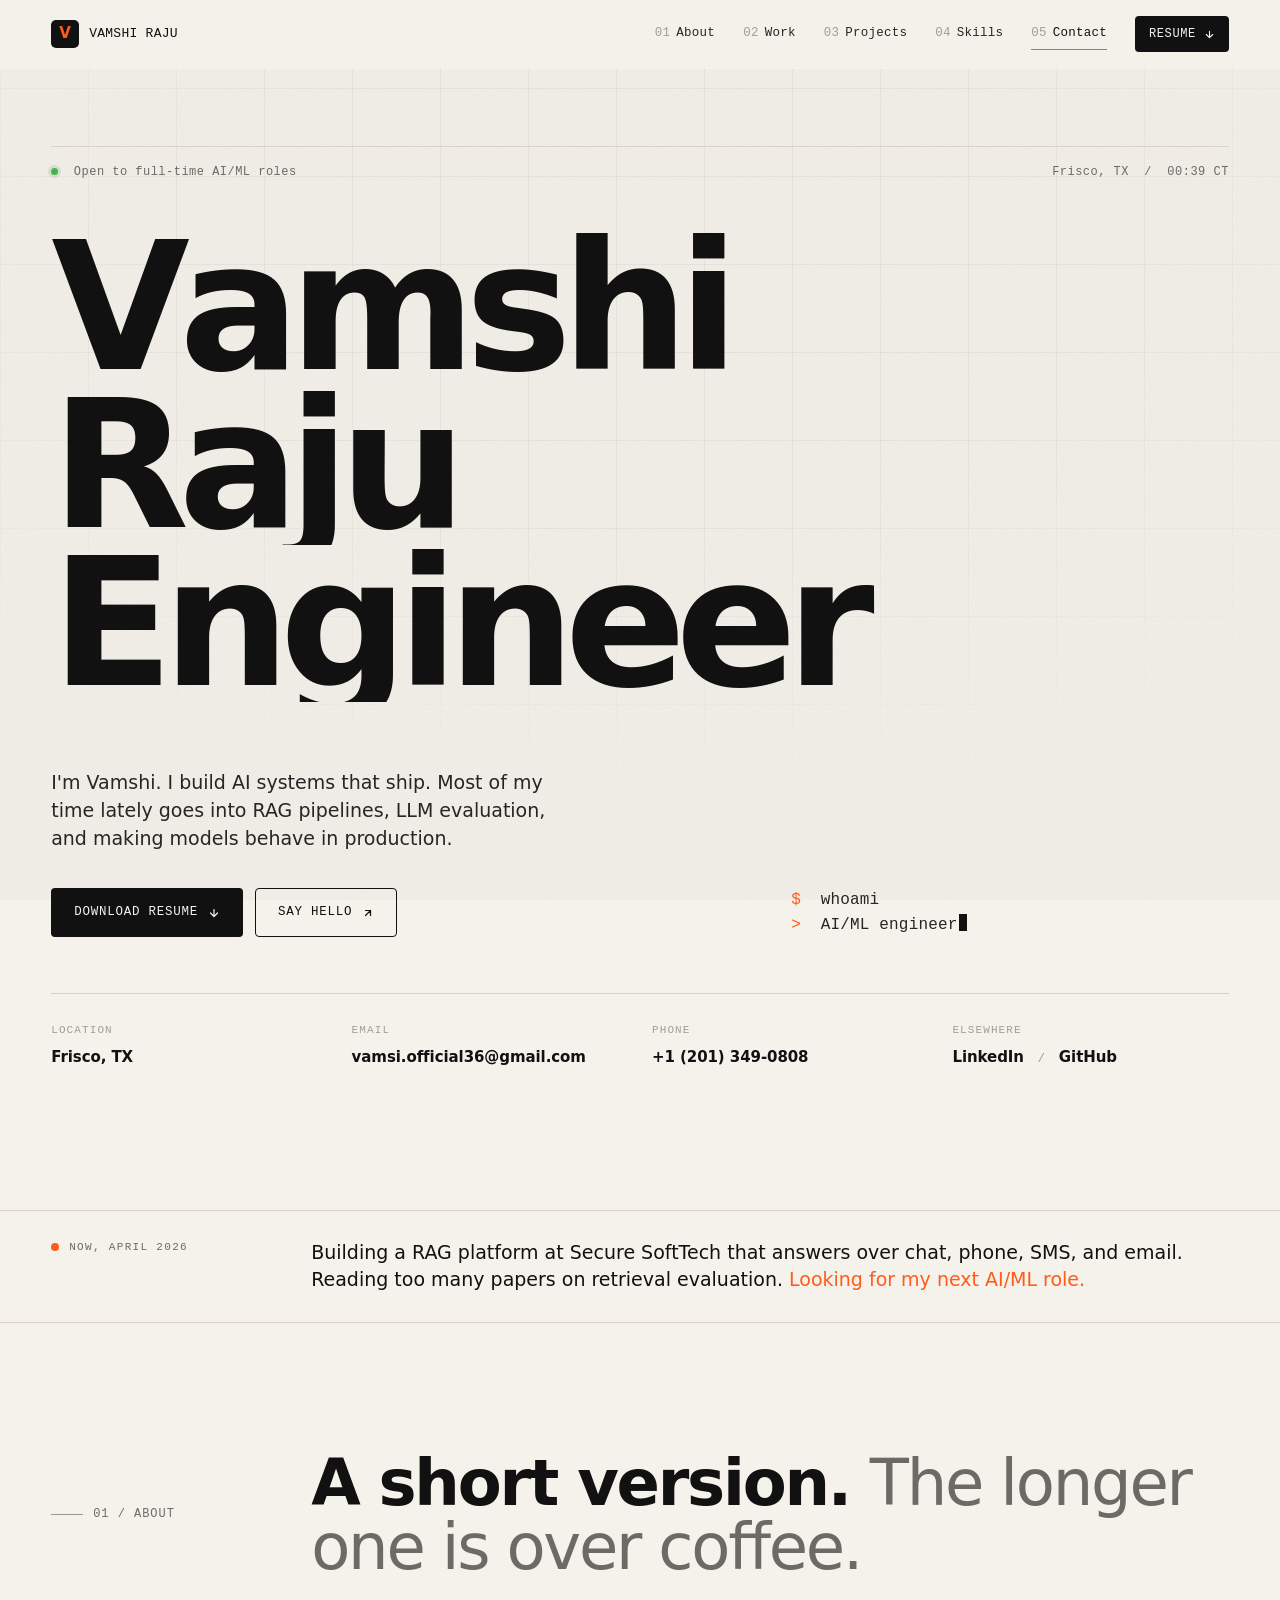
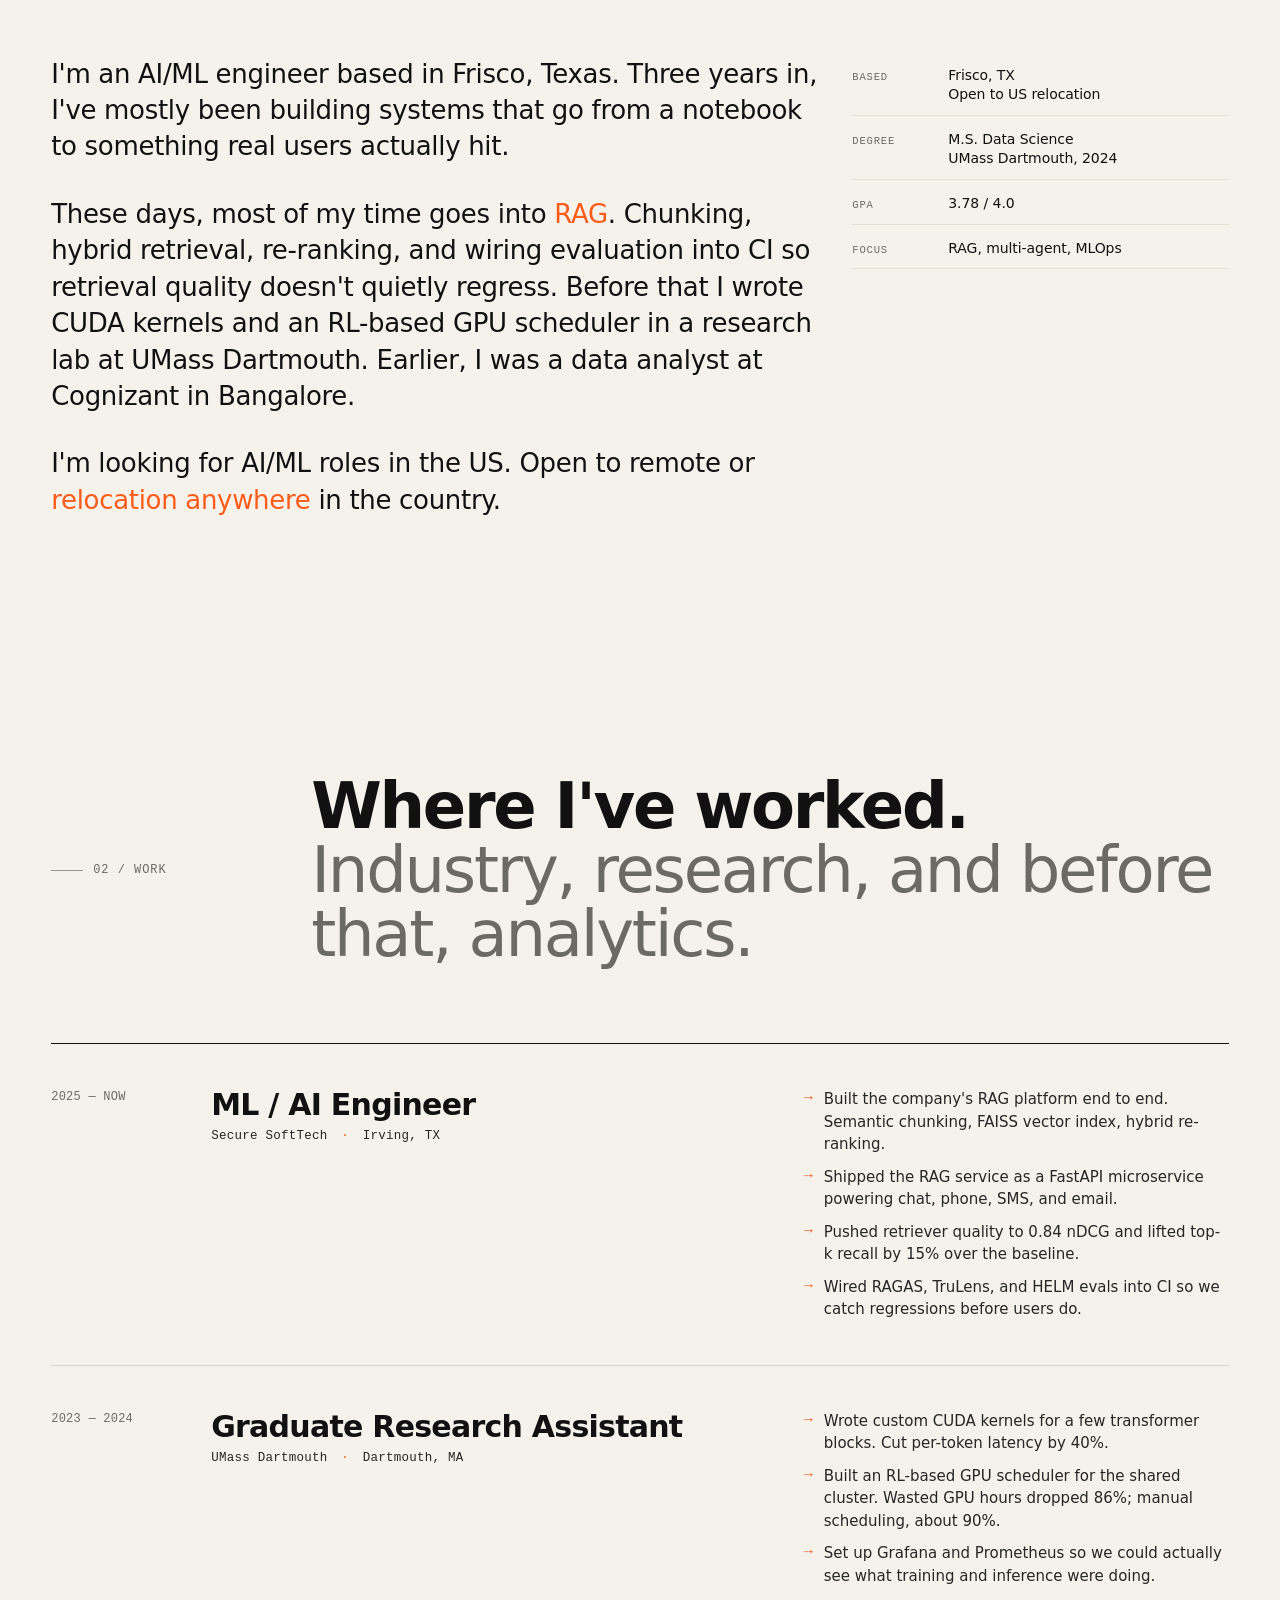
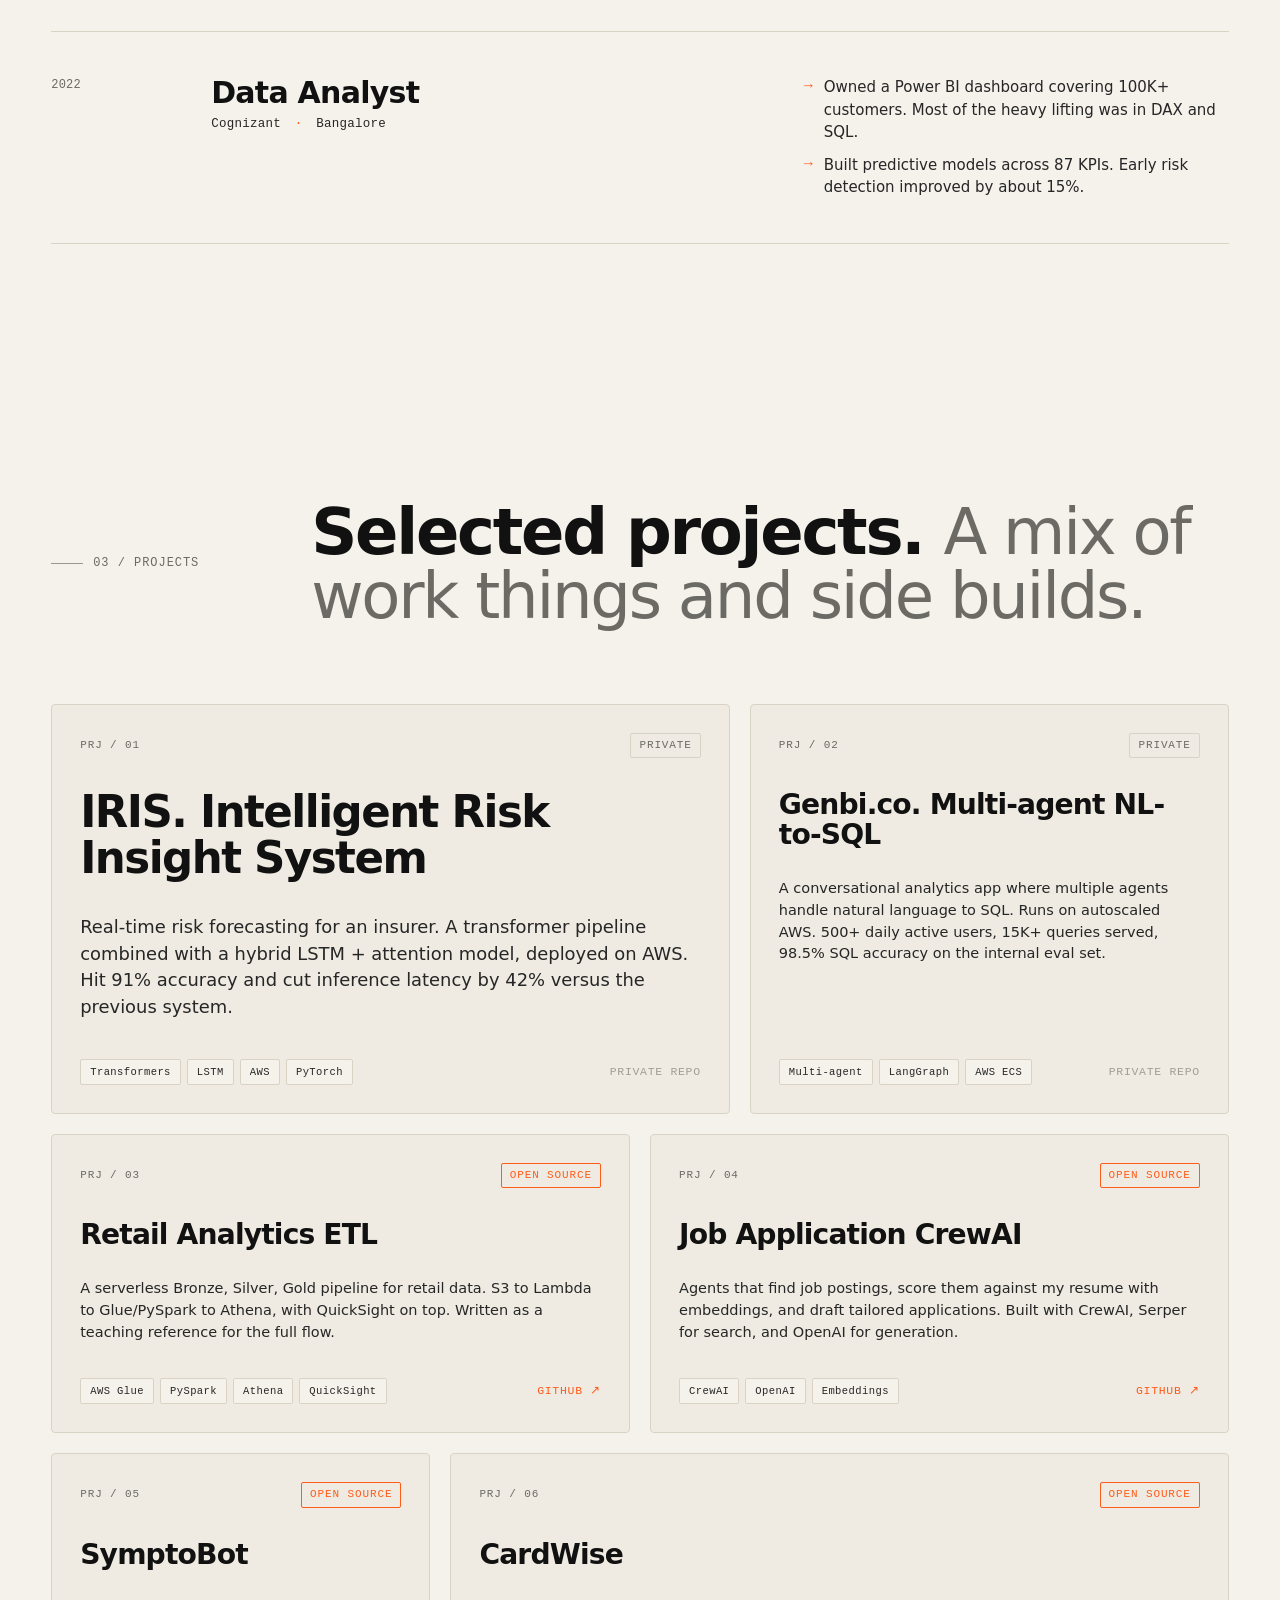
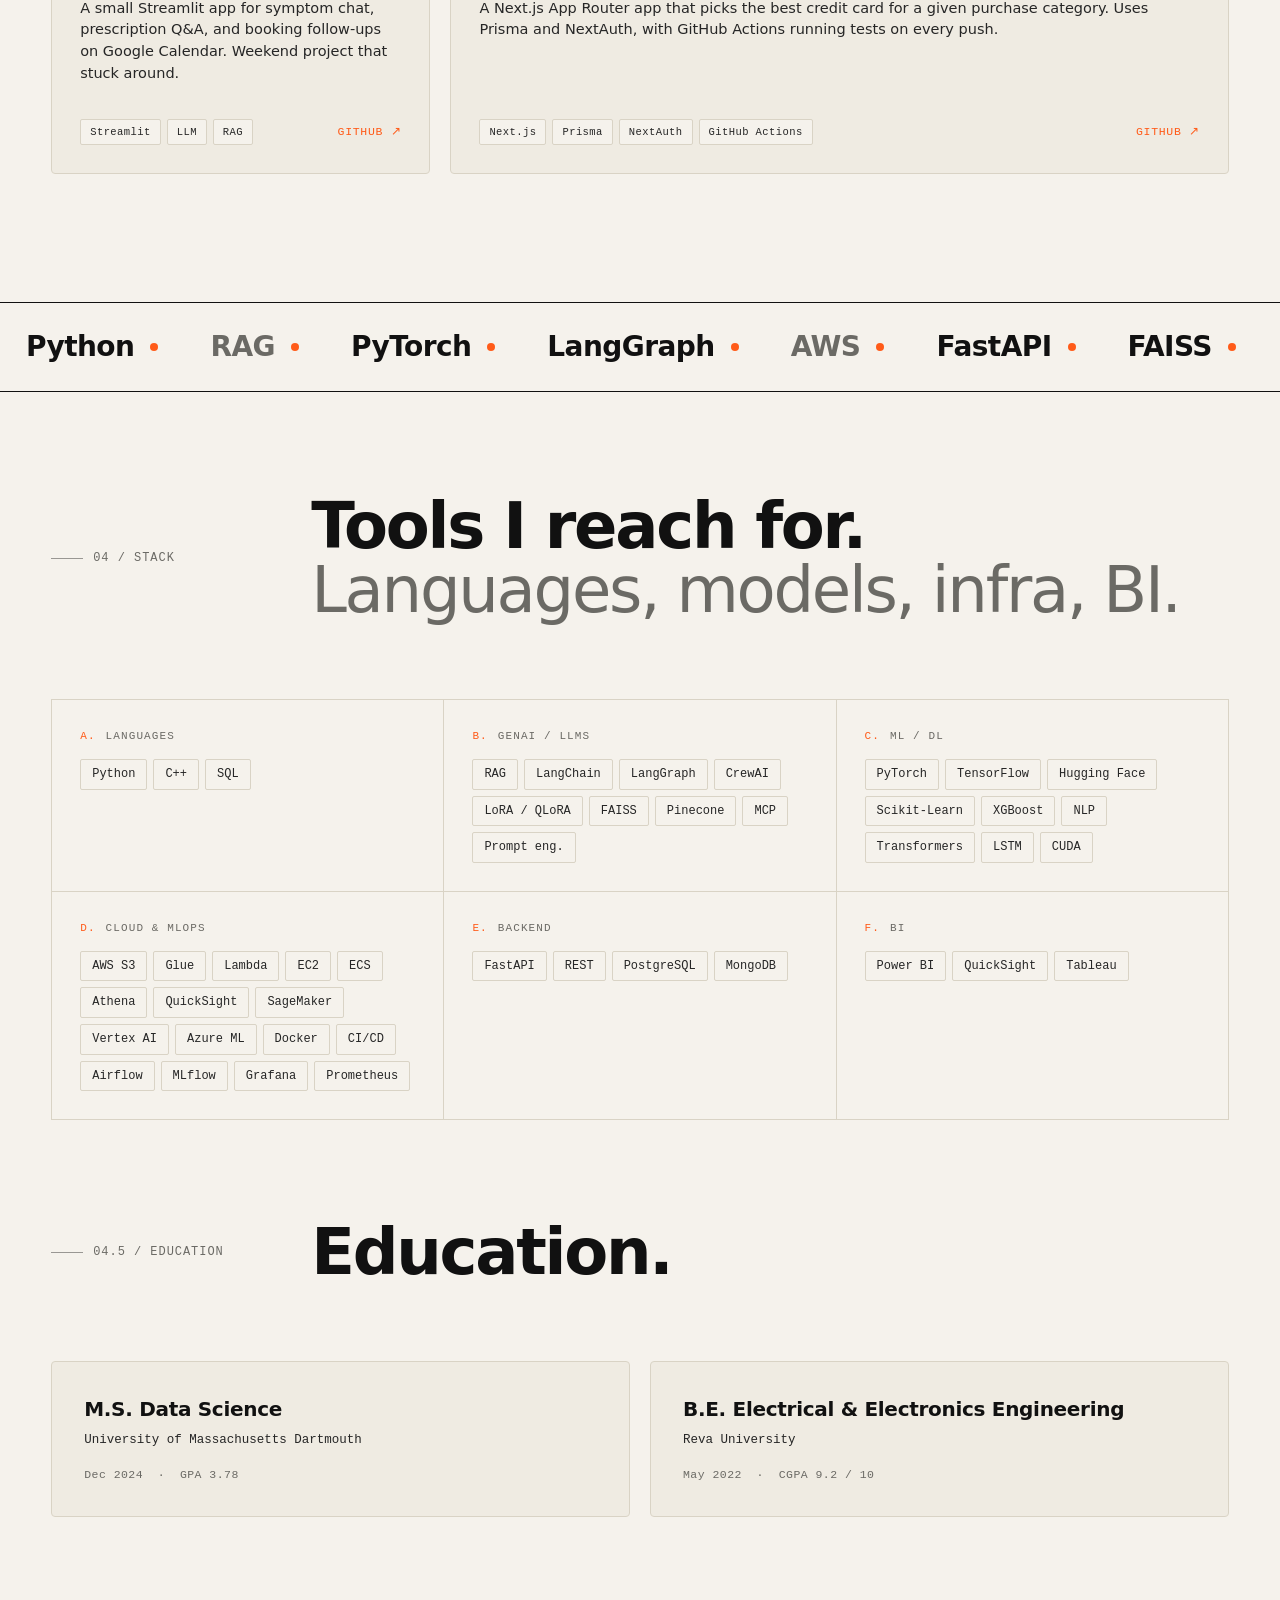
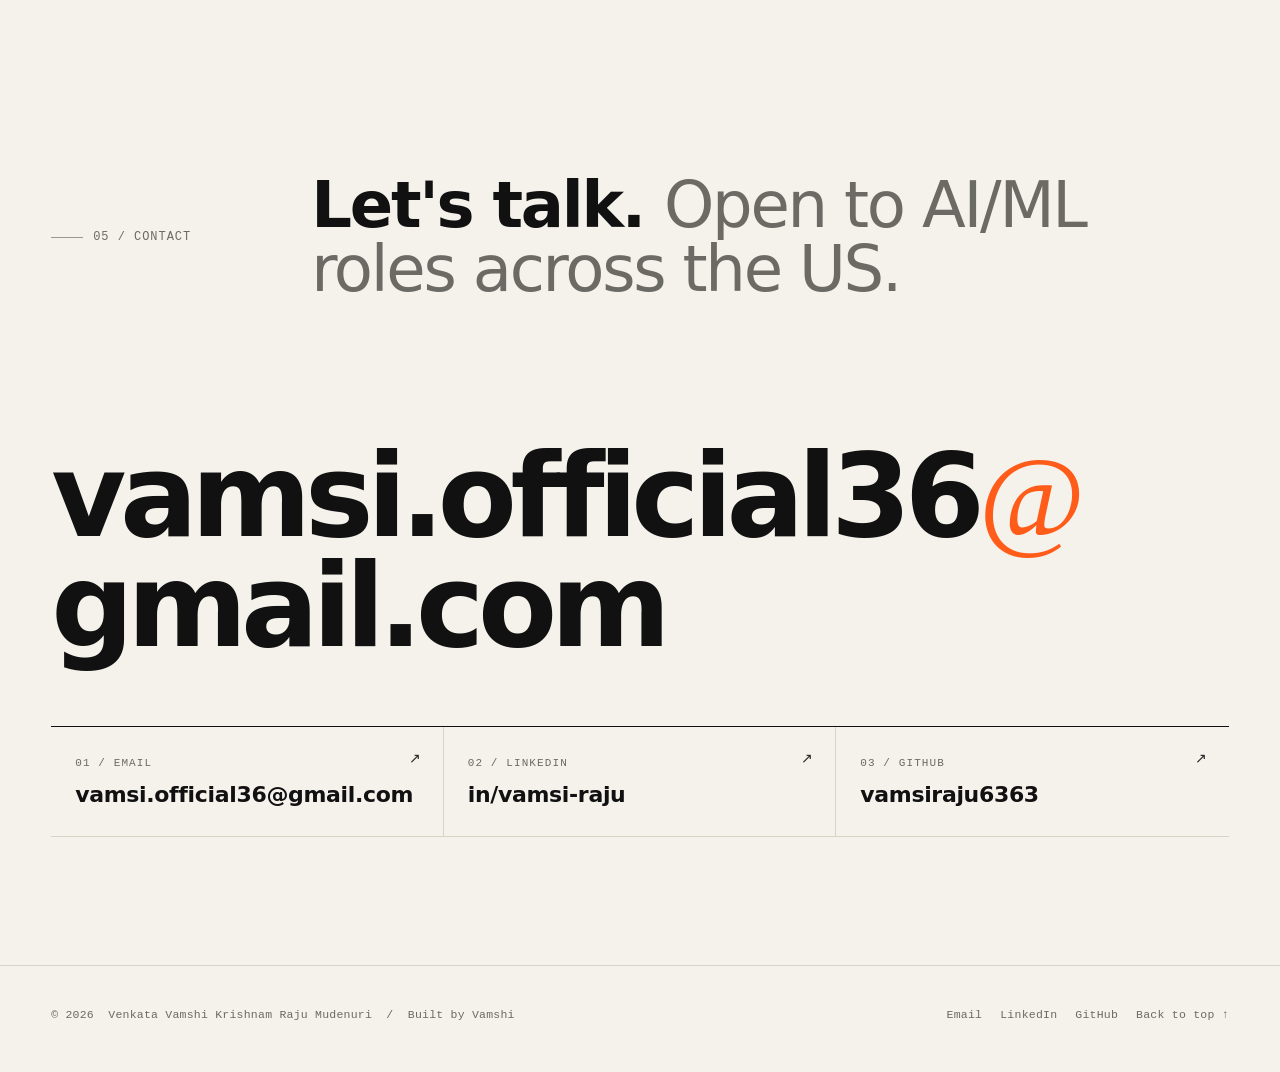
==== commit 05d65193: "Fix resume download link (use relative path)" ====
--- a/index.html
+++ b/index.html
@@ -860,7 +860,7 @@
           <a href="#projects"><span class="num">03</span>Projects</a>
           <a href="#skills"><span class="num">04</span>Skills</a>
           <a href="#contact"><span class="num">05</span>Contact</a>
-          <a href="/resume.pdf" class="nav-cta" download>
+          <a href="resume.pdf" class="nav-cta" download>
             Resume
             <svg width="11" height="11" viewBox="0 0 24 24" fill="none" stroke="currentColor" stroke-width="2.4" stroke-linecap="round" stroke-linejoin="round" aria-hidden="true"><path d="M12 5v14M5 12l7 7 7-7"/></svg>
           </a>
@@ -875,7 +875,7 @@
         <a href="#projects"><span>Projects</span><span class="num">03</span></a>
         <a href="#skills"><span>Skills</span><span class="num">04</span></a>
         <a href="#contact"><span>Contact</span><span class="num">05</span></a>
-        <a href="/resume.pdf" download><span>Resume</span><span class="num">↓</span></a>
+        <a href="resume.pdf" download><span>Resume</span><span class="num">↓</span></a>
       </div>
     </nav>
 
@@ -905,7 +905,7 @@
                 models behave in production.
               </p>
               <div class="hero-cta reveal">
-                <a class="btn btn-primary" href="/resume.pdf" download>
+                <a class="btn btn-primary" href="resume.pdf" download>
                   Download Resume
                   <svg width="12" height="12" viewBox="0 0 24 24" fill="none" stroke="currentColor" stroke-width="2.4" stroke-linecap="round" stroke-linejoin="round" aria-hidden="true"><path d="M12 5v14M5 12l7 7 7-7"/></svg>
                 </a>
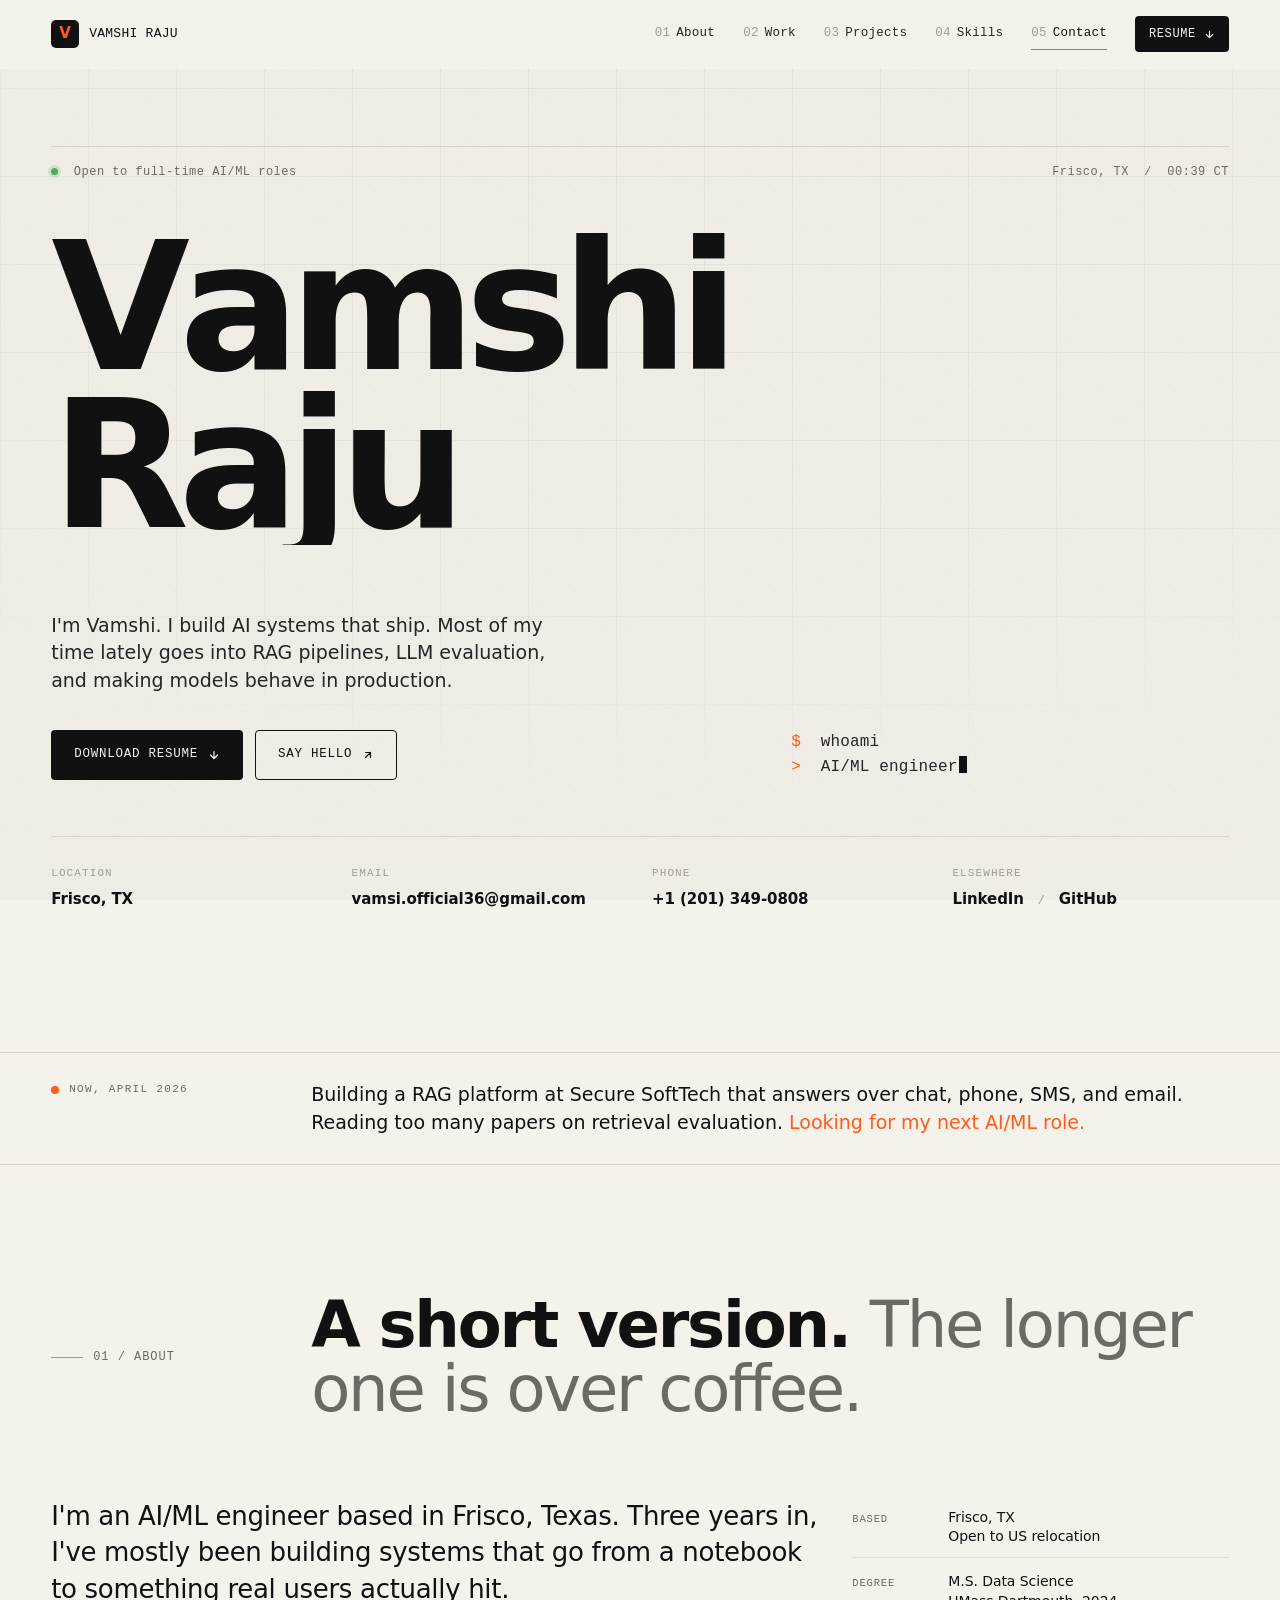
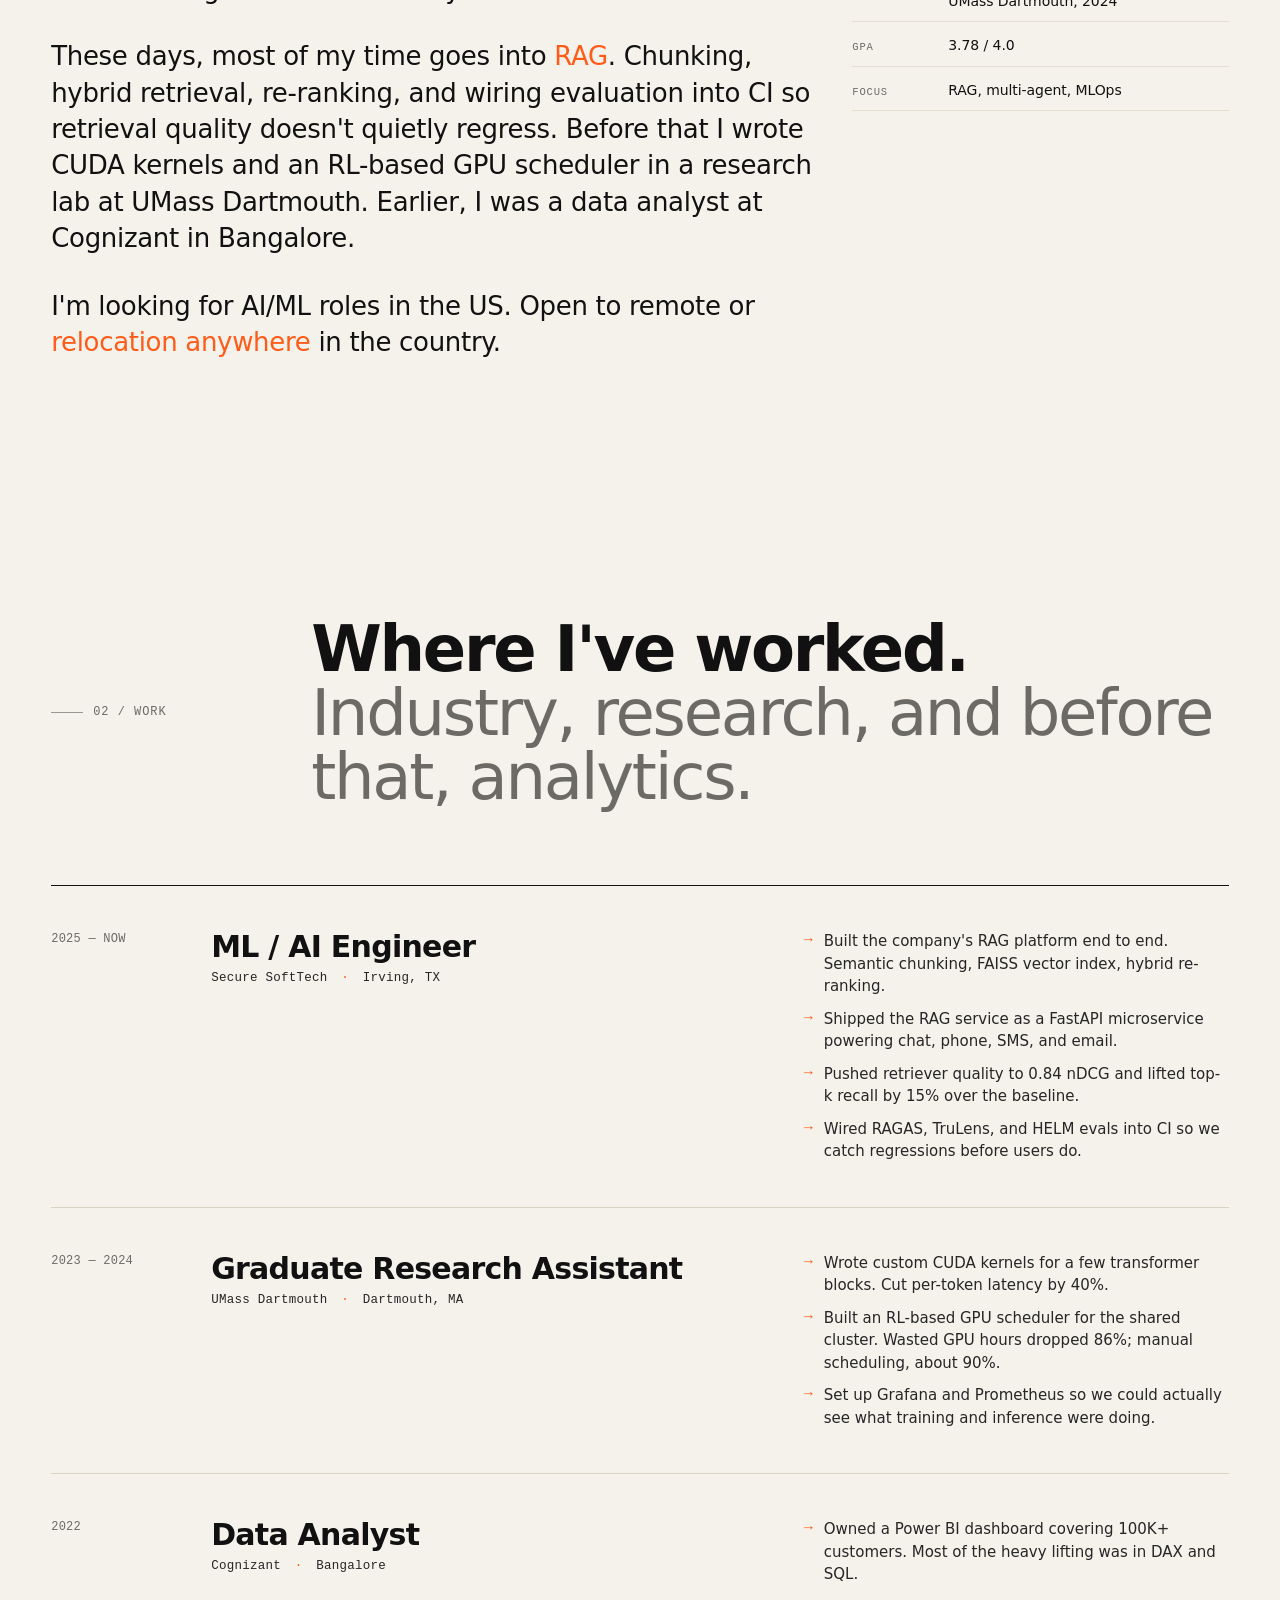
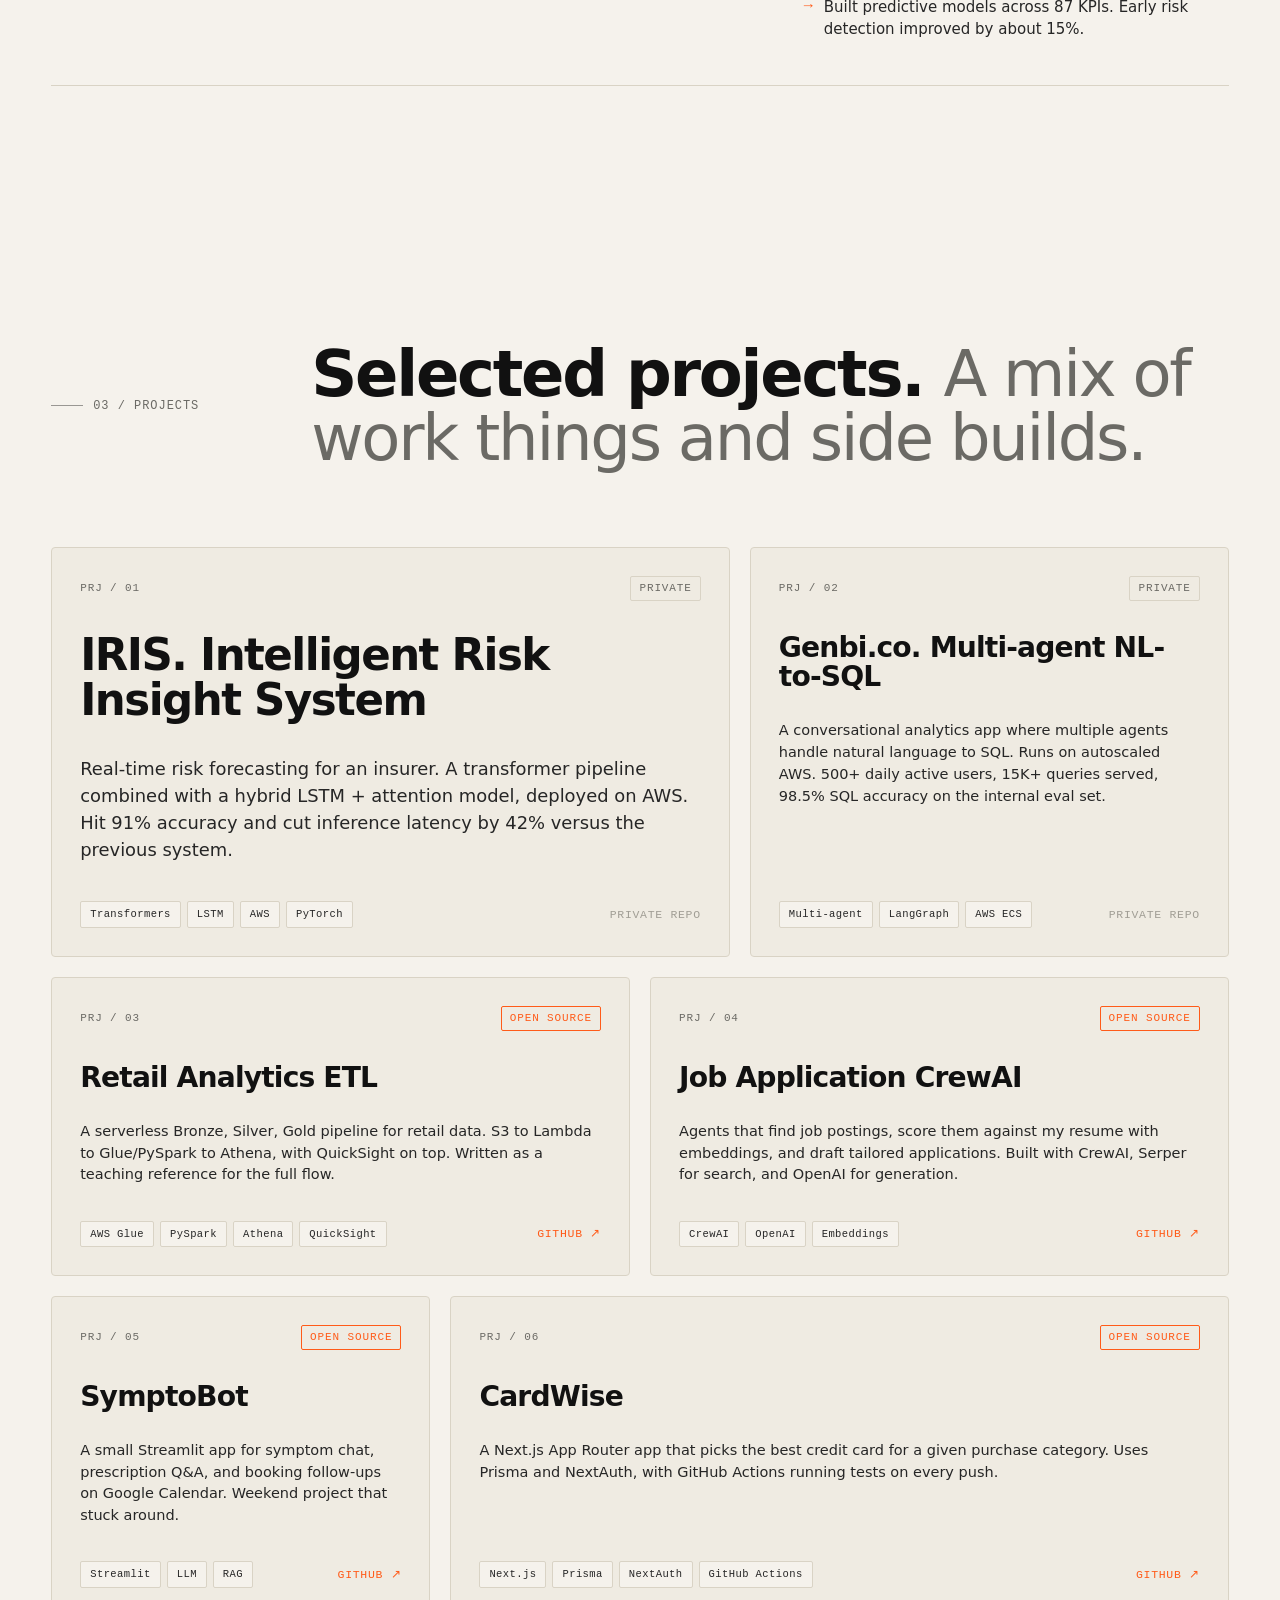
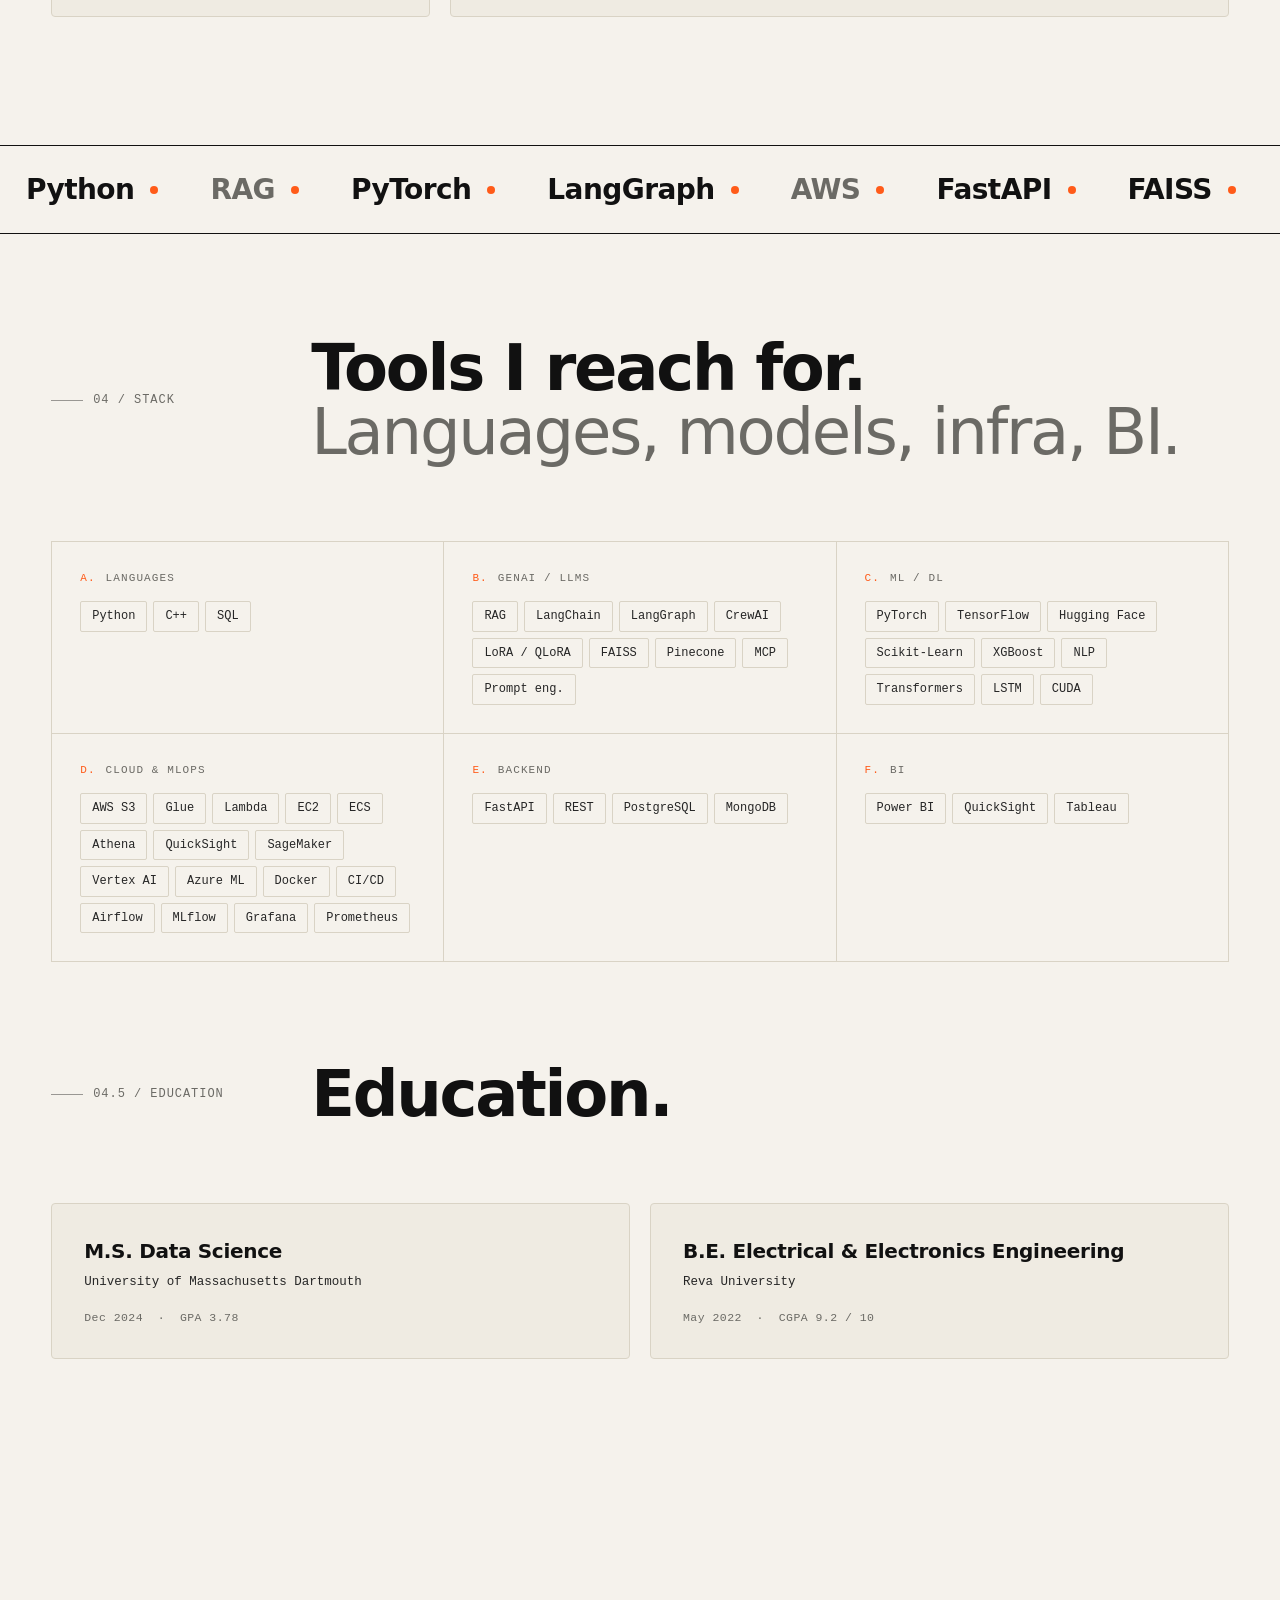
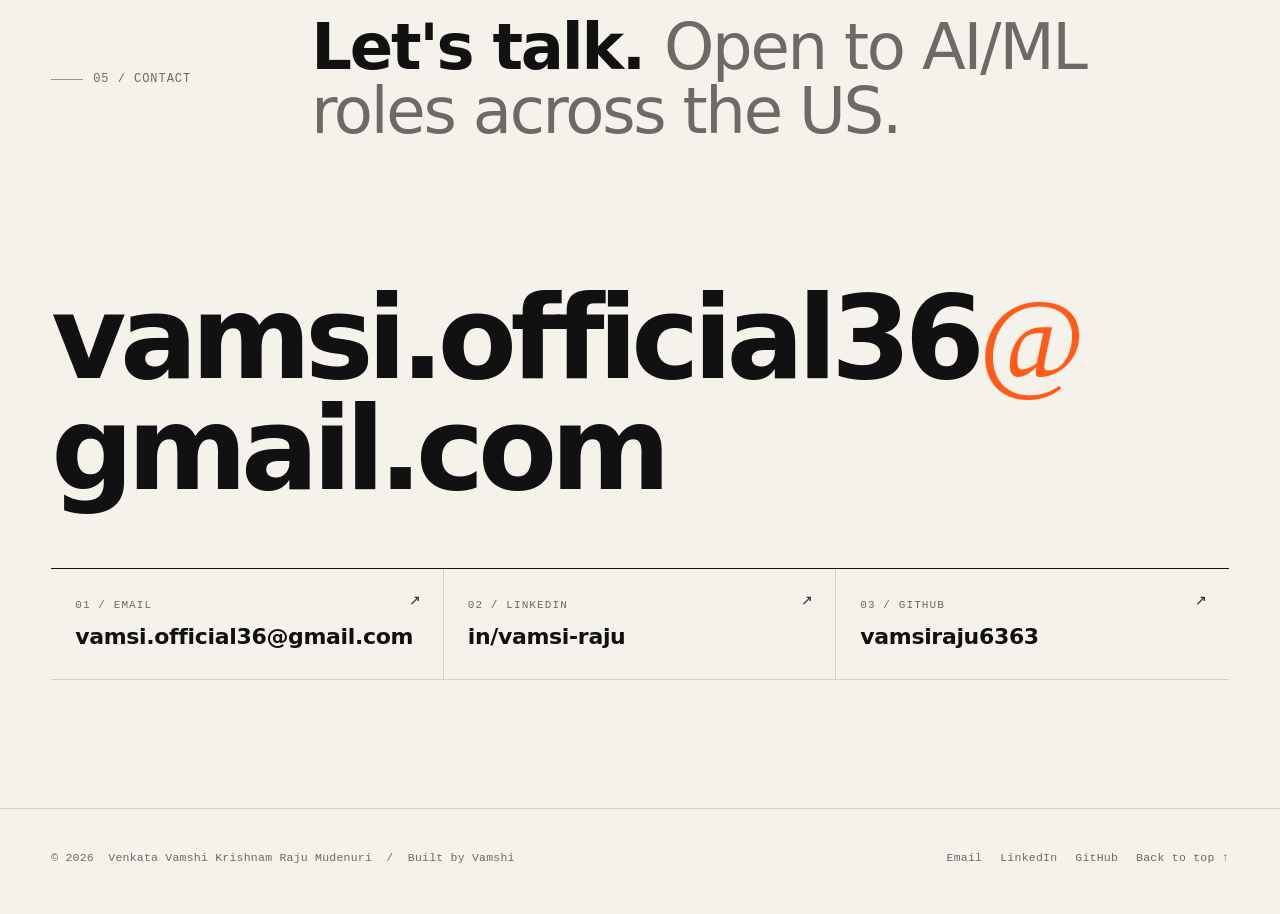
==== commit 871a8ae7: "Remove Engineer from hero; fix Say Hello button to jump to contact" ====
--- a/index.html
+++ b/index.html
@@ -891,10 +891,9 @@
             <div>Frisco, TX &nbsp;/&nbsp; <span id="clock">—</span> CT</div>
           </div>
 
-          <h1 class="hero-title" id="hero-title" aria-label="Vamshi Raju. Engineer">
+          <h1 class="hero-title" id="hero-title" aria-label="Vamshi Raju">
             <span class="line" data-line="Vamshi"></span>
             <span class="line" data-line="Raju"></span>
-            <span class="line" data-line="Engineer"></span>
           </h1>
 
           <div class="hero-meta">
@@ -909,7 +908,7 @@
                   Download Resume
                   <svg width="12" height="12" viewBox="0 0 24 24" fill="none" stroke="currentColor" stroke-width="2.4" stroke-linecap="round" stroke-linejoin="round" aria-hidden="true"><path d="M12 5v14M5 12l7 7 7-7"/></svg>
                 </a>
-                <a class="btn btn-ghost" href="mailto:vamsi.official36@gmail.com">
+                <a class="btn btn-ghost" href="#contact">
                   Say hello
                   <svg width="12" height="12" viewBox="0 0 24 24" fill="none" stroke="currentColor" stroke-width="2.4" stroke-linecap="round" stroke-linejoin="round" aria-hidden="true"><path d="M7 17 17 7M7 7h10v10"/></svg>
                 </a>
